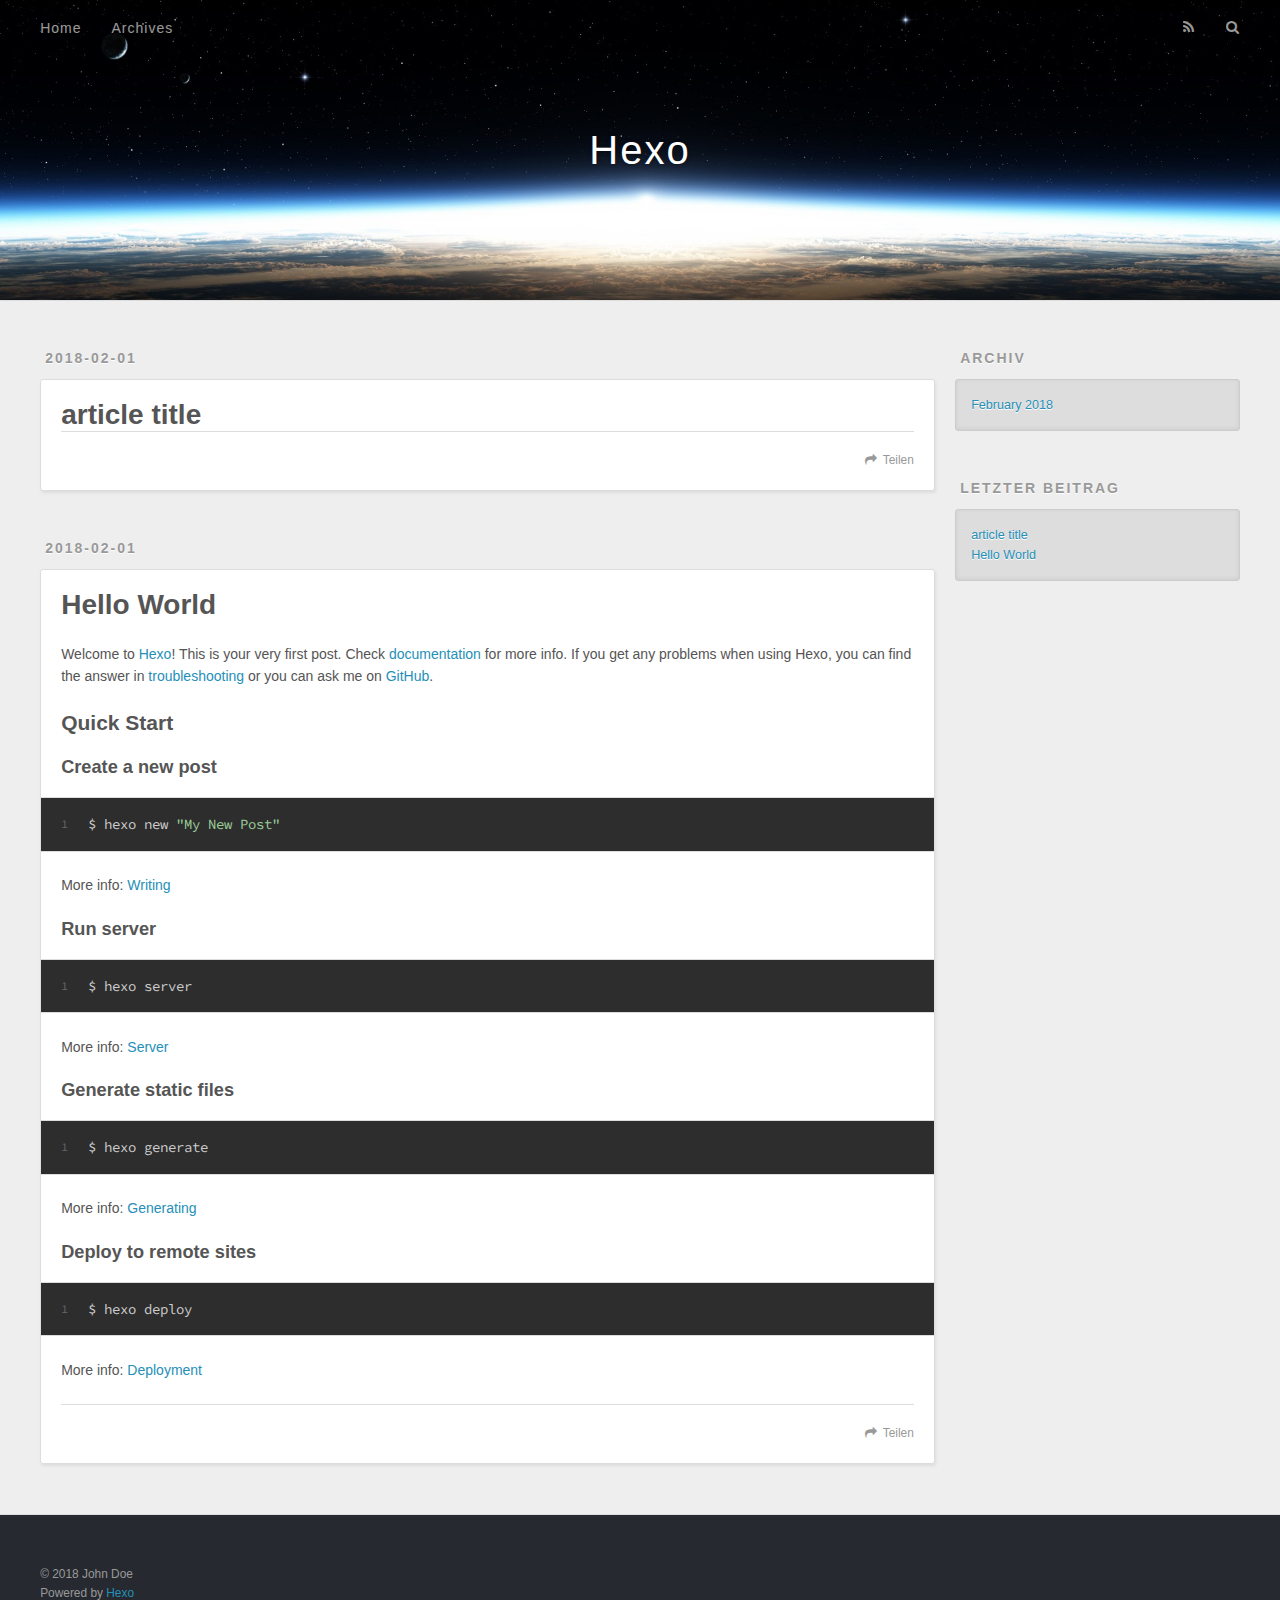
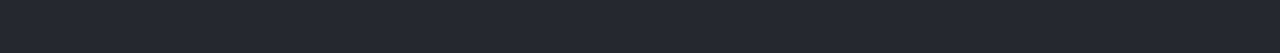
==== index.html @ 03a10121 "Site updated: 2018-02-01 11:37:02" ====
<!DOCTYPE html>
<html>
<head>
  <meta charset="utf-8">
  

  
  <title>Hexo</title>
  <meta name="viewport" content="width=device-width, initial-scale=1, maximum-scale=1">
  <meta property="og:type" content="website">
<meta property="og:title" content="Hexo">
<meta property="og:url" content="http://yoursite.com/index.html">
<meta property="og:site_name" content="Hexo">
<meta name="twitter:card" content="summary">
<meta name="twitter:title" content="Hexo">
  
    <link rel="alternate" href="/atom.xml" title="Hexo" type="application/atom+xml">
  
  
    <link rel="icon" href="/favicon.png">
  
  
    <link href="//fonts.googleapis.com/css?family=Source+Code+Pro" rel="stylesheet" type="text/css">
  
  <link rel="stylesheet" href="/css/style.css">
</head>

<body>
  <div id="container">
    <div id="wrap">
      <header id="header">
  <div id="banner"></div>
  <div id="header-outer" class="outer">
    <div id="header-title" class="inner">
      <h1 id="logo-wrap">
        <a href="/" id="logo">Hexo</a>
      </h1>
      
    </div>
    <div id="header-inner" class="inner">
      <nav id="main-nav">
        <a id="main-nav-toggle" class="nav-icon"></a>
        
          <a class="main-nav-link" href="/">Home</a>
        
          <a class="main-nav-link" href="/archives">Archives</a>
        
      </nav>
      <nav id="sub-nav">
        
          <a id="nav-rss-link" class="nav-icon" href="/atom.xml" title="RSS Feed"></a>
        
        <a id="nav-search-btn" class="nav-icon" title="Suche"></a>
      </nav>
      <div id="search-form-wrap">
        <form action="//google.com/search" method="get" accept-charset="UTF-8" class="search-form"><input type="search" name="q" class="search-form-input" placeholder="Search"><button type="submit" class="search-form-submit">&#xF002;</button><input type="hidden" name="sitesearch" value="http://yoursite.com"></form>
      </div>
    </div>
  </div>
</header>
      <div class="outer">
        <section id="main">
  
    <article id="post-article-title" class="article article-type-post" itemscope itemprop="blogPost">
  <div class="article-meta">
    <a href="/2018/02/01/article-title/" class="article-date">
  <time datetime="2018-02-01T03:35:05.000Z" itemprop="datePublished">2018-02-01</time>
</a>
    
  </div>
  <div class="article-inner">
    
    
      <header class="article-header">
        
  
    <h1 itemprop="name">
      <a class="article-title" href="/2018/02/01/article-title/">article title</a>
    </h1>
  

      </header>
    
    <div class="article-entry" itemprop="articleBody">
      
        
      
    </div>
    <footer class="article-footer">
      <a data-url="http://yoursite.com/2018/02/01/article-title/" data-id="cjd3y7gp700007kvo7ocer7sa" class="article-share-link">Teilen</a>
      
      
    </footer>
  </div>
  
</article>


  
    <article id="post-hello-world" class="article article-type-post" itemscope itemprop="blogPost">
  <div class="article-meta">
    <a href="/2018/02/01/hello-world/" class="article-date">
  <time datetime="2018-02-01T03:31:06.203Z" itemprop="datePublished">2018-02-01</time>
</a>
    
  </div>
  <div class="article-inner">
    
    
      <header class="article-header">
        
  
    <h1 itemprop="name">
      <a class="article-title" href="/2018/02/01/hello-world/">Hello World</a>
    </h1>
  

      </header>
    
    <div class="article-entry" itemprop="articleBody">
      
        <p>Welcome to <a href="https://hexo.io/" target="_blank" rel="noopener">Hexo</a>! This is your very first post. Check <a href="https://hexo.io/docs/" target="_blank" rel="noopener">documentation</a> for more info. If you get any problems when using Hexo, you can find the answer in <a href="https://hexo.io/docs/troubleshooting.html" target="_blank" rel="noopener">troubleshooting</a> or you can ask me on <a href="https://github.com/hexojs/hexo/issues" target="_blank" rel="noopener">GitHub</a>.</p>
<h2 id="Quick-Start"><a href="#Quick-Start" class="headerlink" title="Quick Start"></a>Quick Start</h2><h3 id="Create-a-new-post"><a href="#Create-a-new-post" class="headerlink" title="Create a new post"></a>Create a new post</h3><figure class="highlight bash"><table><tr><td class="gutter"><pre><span class="line">1</span><br></pre></td><td class="code"><pre><span class="line">$ hexo new <span class="string">"My New Post"</span></span><br></pre></td></tr></table></figure>
<p>More info: <a href="https://hexo.io/docs/writing.html" target="_blank" rel="noopener">Writing</a></p>
<h3 id="Run-server"><a href="#Run-server" class="headerlink" title="Run server"></a>Run server</h3><figure class="highlight bash"><table><tr><td class="gutter"><pre><span class="line">1</span><br></pre></td><td class="code"><pre><span class="line">$ hexo server</span><br></pre></td></tr></table></figure>
<p>More info: <a href="https://hexo.io/docs/server.html" target="_blank" rel="noopener">Server</a></p>
<h3 id="Generate-static-files"><a href="#Generate-static-files" class="headerlink" title="Generate static files"></a>Generate static files</h3><figure class="highlight bash"><table><tr><td class="gutter"><pre><span class="line">1</span><br></pre></td><td class="code"><pre><span class="line">$ hexo generate</span><br></pre></td></tr></table></figure>
<p>More info: <a href="https://hexo.io/docs/generating.html" target="_blank" rel="noopener">Generating</a></p>
<h3 id="Deploy-to-remote-sites"><a href="#Deploy-to-remote-sites" class="headerlink" title="Deploy to remote sites"></a>Deploy to remote sites</h3><figure class="highlight bash"><table><tr><td class="gutter"><pre><span class="line">1</span><br></pre></td><td class="code"><pre><span class="line">$ hexo deploy</span><br></pre></td></tr></table></figure>
<p>More info: <a href="https://hexo.io/docs/deployment.html" target="_blank" rel="noopener">Deployment</a></p>

      
    </div>
    <footer class="article-footer">
      <a data-url="http://yoursite.com/2018/02/01/hello-world/" data-id="cjd3y7gph00017kvof94cuuff" class="article-share-link">Teilen</a>
      
      
    </footer>
  </div>
  
</article>


  


</section>
        
          <aside id="sidebar">
  
    

  
    

  
    
  
    
  <div class="widget-wrap">
    <h3 class="widget-title">Archiv</h3>
    <div class="widget">
      <ul class="archive-list"><li class="archive-list-item"><a class="archive-list-link" href="/archives/2018/02/">February 2018</a></li></ul>
    </div>
  </div>


  
    
  <div class="widget-wrap">
    <h3 class="widget-title">letzter Beitrag</h3>
    <div class="widget">
      <ul>
        
          <li>
            <a href="/2018/02/01/article-title/">article title</a>
          </li>
        
          <li>
            <a href="/2018/02/01/hello-world/">Hello World</a>
          </li>
        
      </ul>
    </div>
  </div>

  
</aside>
        
      </div>
      <footer id="footer">
  
  <div class="outer">
    <div id="footer-info" class="inner">
      &copy; 2018 John Doe<br>
      Powered by <a href="http://hexo.io/" target="_blank">Hexo</a>
    </div>
  </div>
</footer>
    </div>
    <nav id="mobile-nav">
  
    <a href="/" class="mobile-nav-link">Home</a>
  
    <a href="/archives" class="mobile-nav-link">Archives</a>
  
</nav>
    

<script src="//ajax.googleapis.com/ajax/libs/jquery/2.0.3/jquery.min.js"></script>


  <link rel="stylesheet" href="/fancybox/jquery.fancybox.css">
  <script src="/fancybox/jquery.fancybox.pack.js"></script>


<script src="/js/script.js"></script>



  </div>
</body>
</html>
---- css/style.css ----
body {
  width: 100%;
}
body:before,
body:after {
  content: "";
  display: table;
}
body:after {
  clear: both;
}
html,
body,
div,
span,
applet,
object,
iframe,
h1,
h2,
h3,
h4,
h5,
h6,
p,
blockquote,
pre,
a,
abbr,
acronym,
address,
big,
cite,
code,
del,
dfn,
em,
img,
ins,
kbd,
q,
s,
samp,
small,
strike,
strong,
sub,
sup,
tt,
var,
dl,
dt,
dd,
ol,
ul,
li,
fieldset,
form,
label,
legend,
table,
caption,
tbody,
tfoot,
thead,
tr,
th,
td {
  margin: 0;
  padding: 0;
  border: 0;
  outline: 0;
  font-weight: inherit;
  font-style: inherit;
  font-family: inherit;
  font-size: 100%;
  vertical-align: baseline;
}
body {
  line-height: 1;
  color: #000;
  background: #fff;
}
ol,
ul {
  list-style: none;
}
table {
  border-collapse: separate;
  border-spacing: 0;
  vertical-align: middle;
}
caption,
th,
td {
  text-align: left;
  font-weight: normal;
  vertical-align: middle;
}
a img {
  border: none;
}
input,
button {
  margin: 0;
  padding: 0;
}
input::-moz-focus-inner,
button::-moz-focus-inner {
  border: 0;
  padding: 0;
}
@font-face {
  font-family: FontAwesome;
  font-style: normal;
  font-weight: normal;
  src: url("fonts/fontawesome-webfont.eot?v=#4.0.3");
  src: url("fonts/fontawesome-webfont.eot?#iefix&v=#4.0.3") format("embedded-opentype"), url("fonts/fontawesome-webfont.woff?v=#4.0.3") format("woff"), url("fonts/fontawesome-webfont.ttf?v=#4.0.3") format("truetype"), url("fonts/fontawesome-webfont.svg#fontawesomeregular?v=#4.0.3") format("svg");
}
html,
body,
#container {
  height: 100%;
}
body {
  background: #eee;
  font: 14px -apple-system, BlinkMacSystemFont, "Segoe UI", "Roboto", "Oxygen", "Ubuntu", "Cantarell", "Fira Sans", "Droid Sans", "Helvetica Neue", sans-serif;
  -webkit-text-size-adjust: 100%;
}
.outer {
  max-width: 1220px;
  margin: 0 auto;
  padding: 0 20px;
}
.outer:before,
.outer:after {
  content: "";
  display: table;
}
.outer:after {
  clear: both;
}
.inner {
  display: inline;
  float: left;
  width: 98.33333333333333%;
  margin: 0 0.833333333333333%;
}
.left,
.alignleft {
  float: left;
}
.right,
.alignright {
  float: right;
}
.clear {
  clear: both;
}
#container {
  position: relative;
}
.mobile-nav-on {
  overflow: hidden;
}
#wrap {
  height: 100%;
  width: 100%;
  position: absolute;
  top: 0;
  left: 0;
  -webkit-transition: 0.2s ease-out;
  -moz-transition: 0.2s ease-out;
  -ms-transition: 0.2s ease-out;
  transition: 0.2s ease-out;
  z-index: 1;
  background: #eee;
}
.mobile-nav-on #wrap {
  left: 280px;
}
@media screen and (min-width: 768px) {
  #main {
    display: inline;
    float: left;
    width: 73.33333333333333%;
    margin: 0 0.833333333333333%;
  }
}
.article-date,
.article-category-link,
.archive-year,
.widget-title {
  text-decoration: none;
  text-transform: uppercase;
  letter-spacing: 2px;
  color: #999;
  margin-bottom: 1em;
  margin-left: 5px;
  line-height: 1em;
  text-shadow: 0 1px #fff;
  font-weight: bold;
}
.article-inner,
.archive-article-inner {
  background: #fff;
  -webkit-box-shadow: 1px 2px 3px #ddd;
  box-shadow: 1px 2px 3px #ddd;
  border: 1px solid #ddd;
  border-radius: 3px;
}
.article-entry h1,
.widget h1 {
  font-size: 2em;
}
.article-entry h2,
.widget h2 {
  font-size: 1.5em;
}
.article-entry h3,
.widget h3 {
  font-size: 1.3em;
}
.article-entry h4,
.widget h4 {
  font-size: 1.2em;
}
.article-entry h5,
.widget h5 {
  font-size: 1em;
}
.article-entry h6,
.widget h6 {
  font-size: 1em;
  color: #999;
}
.article-entry hr,
.widget hr {
  border: 1px dashed #ddd;
}
.article-entry strong,
.widget strong {
  font-weight: bold;
}
.article-entry em,
.widget em,
.article-entry cite,
.widget cite {
  font-style: italic;
}
.article-entry sup,
.widget sup,
.article-entry sub,
.widget sub {
  font-size: 0.75em;
  line-height: 0;
  position: relative;
  vertical-align: baseline;
}
.article-entry sup,
.widget sup {
  top: -0.5em;
}
.article-entry sub,
.widget sub {
  bottom: -0.2em;
}
.article-entry small,
.widget small {
  font-size: 0.85em;
}
.article-entry acronym,
.widget acronym,
.article-entry abbr,
.widget abbr {
  border-bottom: 1px dotted;
}
.article-entry ul,
.widget ul,
.article-entry ol,
.widget ol,
.article-entry dl,
.widget dl {
  margin: 0 20px;
  line-height: 1.6em;
}
.article-entry ul ul,
.widget ul ul,
.article-entry ol ul,
.widget ol ul,
.article-entry ul ol,
.widget ul ol,
.article-entry ol ol,
.widget ol ol {
  margin-top: 0;
  margin-bottom: 0;
}
.article-entry ul,
.widget ul {
  list-style: disc;
}
.article-entry ol,
.widget ol {
  list-style: decimal;
}
.article-entry dt,
.widget dt {
  font-weight: bold;
}
#header {
  height: 300px;
  position: relative;
  border-bottom: 1px solid #ddd;
}
#header:before,
#header:after {
  content: "";
  position: absolute;
  left: 0;
  right: 0;
  height: 40px;
}
#header:before {
  top: 0;
  background: -webkit-linear-gradient(rgba(0,0,0,0.2), transparent);
  background: -moz-linear-gradient(rgba(0,0,0,0.2), transparent);
  background: -ms-linear-gradient(rgba(0,0,0,0.2), transparent);
  background: linear-gradient(rgba(0,0,0,0.2), transparent);
}
#header:after {
  bottom: 0;
  background: -webkit-linear-gradient(transparent, rgba(0,0,0,0.2));
  background: -moz-linear-gradient(transparent, rgba(0,0,0,0.2));
  background: -ms-linear-gradient(transparent, rgba(0,0,0,0.2));
  background: linear-gradient(transparent, rgba(0,0,0,0.2));
}
#header-outer {
  height: 100%;
  position: relative;
}
#header-inner {
  position: relative;
  overflow: hidden;
}
#banner {
  position: absolute;
  top: 0;
  left: 0;
  width: 100%;
  height: 100%;
  background: url("images/banner.jpg") center #000;
  -webkit-background-size: cover;
  -moz-background-size: cover;
  background-size: cover;
  z-index: -1;
}
#header-title {
  text-align: center;
  height: 40px;
  position: absolute;
  top: 50%;
  left: 0;
  margin-top: -20px;
}
#logo,
#subtitle {
  text-decoration: none;
  color: #fff;
  font-weight: 300;
  text-shadow: 0 1px 4px rgba(0,0,0,0.3);
}
#logo {
  font-size: 40px;
  line-height: 40px;
  letter-spacing: 2px;
}
#subtitle {
  font-size: 16px;
  line-height: 16px;
  letter-spacing: 1px;
}
#subtitle-wrap {
  margin-top: 16px;
}
#main-nav {
  float: left;
  margin-left: -15px;
}
.nav-icon,
.main-nav-link {
  float: left;
  color: #fff;
  opacity: 0.6;
  text-decoration: none;
  text-shadow: 0 1px rgba(0,0,0,0.2);
  -webkit-transition: opacity 0.2s;
  -moz-transition: opacity 0.2s;
  -ms-transition: opacity 0.2s;
  transition: opacity 0.2s;
  display: block;
  padding: 20px 15px;
}
.nav-icon:hover,
.main-nav-link:hover {
  opacity: 1;
}
.nav-icon {
  font-family: FontAwesome;
  text-align: center;
  font-size: 14px;
  width: 14px;
  height: 14px;
  padding: 20px 15px;
  position: relative;
  cursor: pointer;
}
.main-nav-link {
  font-weight: 300;
  letter-spacing: 1px;
}
@media screen and (max-width: 479px) {
  .main-nav-link {
    display: none;
  }
}
#main-nav-toggle {
  display: none;
}
#main-nav-toggle:before {
  content: "\f0c9";
}
@media screen and (max-width: 479px) {
  #main-nav-toggle {
    display: block;
  }
}
#sub-nav {
  float: right;
  margin-right: -15px;
}
#nav-rss-link:before {
  content: "\f09e";
}
#nav-search-btn:before {
  content: "\f002";
}
#search-form-wrap {
  position: absolute;
  top: 15px;
  width: 150px;
  height: 30px;
  right: -150px;
  opacity: 0;
  -webkit-transition: 0.2s ease-out;
  -moz-transition: 0.2s ease-out;
  -ms-transition: 0.2s ease-out;
  transition: 0.2s ease-out;
}
#search-form-wrap.on {
  opacity: 1;
  right: 0;
}
@media screen and (max-width: 479px) {
  #search-form-wrap {
    width: 100%;
    right: -100%;
  }
}
.search-form {
  position: absolute;
  top: 0;
  left: 0;
  right: 0;
  background: #fff;
  padding: 5px 15px;
  border-radius: 15px;
  -webkit-box-shadow: 0 0 10px rgba(0,0,0,0.3);
  box-shadow: 0 0 10px rgba(0,0,0,0.3);
}
.search-form-input {
  border: none;
  background: none;
  color: #555;
  width: 100%;
  font: 13px -apple-system, BlinkMacSystemFont, "Segoe UI", "Roboto", "Oxygen", "Ubuntu", "Cantarell", "Fira Sans", "Droid Sans", "Helvetica Neue", sans-serif;
  outline: none;
}
.search-form-input::-webkit-search-results-decoration,
.search-form-input::-webkit-search-cancel-button {
  -webkit-appearance: none;
}
.search-form-submit {
  position: absolute;
  top: 50%;
  right: 10px;
  margin-top: -7px;
  font: 13px FontAwesome;
  border: none;
  background: none;
  color: #bbb;
  cursor: pointer;
}
.search-form-submit:hover,
.search-form-submit:focus {
  color: #777;
}
.article {
  margin: 50px 0;
}
.article-inner {
  overflow: hidden;
}
.article-meta:before,
.article-meta:after {
  content: "";
  display: table;
}
.article-meta:after {
  clear: both;
}
.article-date {
  float: left;
}
.article-category {
  float: left;
  line-height: 1em;
  color: #ccc;
  text-shadow: 0 1px #fff;
  margin-left: 8px;
}
.article-category:before {
  content: "\2022";
}
.article-category-link {
  margin: 0 12px 1em;
}
.article-header {
  padding: 20px 20px 0;
}
.article-title {
  text-decoration: none;
  font-size: 2em;
  font-weight: bold;
  color: #555;
  line-height: 1.1em;
  -webkit-transition: color 0.2s;
  -moz-transition: color 0.2s;
  -ms-transition: color 0.2s;
  transition: color 0.2s;
}
a.article-title:hover {
  color: #258fb8;
}
.article-entry {
  color: #555;
  padding: 0 20px;
}
.article-entry:before,
.article-entry:after {
  content: "";
  display: table;
}
.article-entry:after {
  clear: both;
}
.article-entry p,
.article-entry table {
  line-height: 1.6em;
  margin: 1.6em 0;
}
.article-entry h1,
.article-entry h2,
.article-entry h3,
.article-entry h4,
.article-entry h5,
.article-entry h6 {
  font-weight: bold;
}
.article-entry h1,
.article-entry h2,
.article-entry h3,
.article-entry h4,
.article-entry h5,
.article-entry h6 {
  line-height: 1.1em;
  margin: 1.1em 0;
}
.article-entry a {
  color: #258fb8;
  text-decoration: none;
}
.article-entry a:hover {
  text-decoration: underline;
}
.article-entry ul,
.article-entry ol,
.article-entry dl {
  margin-top: 1.6em;
  margin-bottom: 1.6em;
}
.article-entry img,
.article-entry video {
  max-width: 100%;
  height: auto;
  display: block;
  margin: auto;
}
.article-entry iframe {
  border: none;
}
.article-entry table {
  width: 100%;
  border-collapse: collapse;
  border-spacing: 0;
}
.article-entry th {
  font-weight: bold;
  border-bottom: 3px solid #ddd;
  padding-bottom: 0.5em;
}
.article-entry td {
  border-bottom: 1px solid #ddd;
  padding: 10px 0;
}
.article-entry blockquote {
  font-family: Georgia, "Times New Roman", serif;
  font-size: 1.4em;
  margin: 1.6em 20px;
  text-align: center;
}
.article-entry blockquote footer {
  font-size: 14px;
  margin: 1.6em 0;
  font-family: -apple-system, BlinkMacSystemFont, "Segoe UI", "Roboto", "Oxygen", "Ubuntu", "Cantarell", "Fira Sans", "Droid Sans", "Helvetica Neue", sans-serif;
}
.article-entry blockquote footer cite:before {
  content: "—";
  padding: 0 0.5em;
}
.article-entry .pullquote {
  text-align: left;
  width: 45%;
  margin: 0;
}
.article-entry .pullquote.left {
  margin-left: 0.5em;
  margin-right: 1em;
}
.article-entry .pullquote.right {
  margin-right: 0.5em;
  margin-left: 1em;
}
.article-entry .caption {
  color: #999;
  display: block;
  font-size: 0.9em;
  margin-top: 0.5em;
  position: relative;
  text-align: center;
}
.article-entry .video-container {
  position: relative;
  padding-top: 56.25%;
  height: 0;
  overflow: hidden;
}
.article-entry .video-container iframe,
.article-entry .video-container object,
.article-entry .video-container embed {
  position: absolute;
  top: 0;
  left: 0;
  width: 100%;
  height: 100%;
  margin-top: 0;
}
.article-more-link a {
  display: inline-block;
  line-height: 1em;
  padding: 6px 15px;
  border-radius: 15px;
  background: #eee;
  color: #999;
  text-shadow: 0 1px #fff;
  text-decoration: none;
}
.article-more-link a:hover {
  background: #258fb8;
  color: #fff;
  text-decoration: none;
  text-shadow: 0 1px #1e7293;
}
.article-footer {
  font-size: 0.85em;
  line-height: 1.6em;
  border-top: 1px solid #ddd;
  padding-top: 1.6em;
  margin: 0 20px 20px;
}
.article-footer:before,
.article-footer:after {
  content: "";
  display: table;
}
.article-footer:after {
  clear: both;
}
.article-footer a {
  color: #999;
  text-decoration: none;
}
.article-footer a:hover {
  color: #555;
}
.article-tag-list-item {
  float: left;
  margin-right: 10px;
}
.article-tag-list-link:before {
  content: "#";
}
.article-comment-link {
  float: right;
}
.article-comment-link:before {
  content: "\f075";
  font-family: FontAwesome;
  padding-right: 8px;
}
.article-share-link {
  cursor: pointer;
  float: right;
  margin-left: 20px;
}
.article-share-link:before {
  content: "\f064";
  font-family: FontAwesome;
  padding-right: 6px;
}
#article-nav {
  position: relative;
}
#article-nav:before,
#article-nav:after {
  content: "";
  display: table;
}
#article-nav:after {
  clear: both;
}
@media screen and (min-width: 768px) {
  #article-nav {
    margin: 50px 0;
  }
  #article-nav:before {
    width: 8px;
    height: 8px;
    position: absolute;
    top: 50%;
    left: 50%;
    margin-top: -4px;
    margin-left: -4px;
    content: "";
    border-radius: 50%;
    background: #ddd;
    -webkit-box-shadow: 0 1px 2px #fff;
    box-shadow: 0 1px 2px #fff;
  }
}
.article-nav-link-wrap {
  text-decoration: none;
  text-shadow: 0 1px #fff;
  color: #999;
  -webkit-box-sizing: border-box;
  -moz-box-sizing: border-box;
  box-sizing: border-box;
  margin-top: 50px;
  text-align: center;
  display: block;
}
.article-nav-link-wrap:hover {
  color: #555;
}
@media screen and (min-width: 768px) {
  .article-nav-link-wrap {
    width: 50%;
    margin-top: 0;
  }
}
@media screen and (min-width: 768px) {
  #article-nav-newer {
    float: left;
    text-align: right;
    padding-right: 20px;
  }
}
@media screen and (min-width: 768px) {
  #article-nav-older {
    float: right;
    text-align: left;
    padding-left: 20px;
  }
}
.article-nav-caption {
  text-transform: uppercase;
  letter-spacing: 2px;
  color: #ddd;
  line-height: 1em;
  font-weight: bold;
}
#article-nav-newer .article-nav-caption {
  margin-right: -2px;
}
.article-nav-title {
  font-size: 0.85em;
  line-height: 1.6em;
  margin-top: 0.5em;
}
.article-share-box {
  position: absolute;
  display: none;
  background: #fff;
  -webkit-box-shadow: 1px 2px 10px rgba(0,0,0,0.2);
  box-shadow: 1px 2px 10px rgba(0,0,0,0.2);
  border-radius: 3px;
  margin-left: -145px;
  overflow: hidden;
  z-index: 1;
}
.article-share-box.on {
  display: block;
}
.article-share-input {
  width: 100%;
  background: none;
  -webkit-box-sizing: border-box;
  -moz-box-sizing: border-box;
  box-sizing: border-box;
  font: 14px -apple-system, BlinkMacSystemFont, "Segoe UI", "Roboto", "Oxygen", "Ubuntu", "Cantarell", "Fira Sans", "Droid Sans", "Helvetica Neue", sans-serif;
  padding: 0 15px;
  color: #555;
  outline: none;
  border: 1px solid #ddd;
  border-radius: 3px 3px 0 0;
  height: 36px;
  line-height: 36px;
}
.article-share-links {
  background: #eee;
}
.article-share-links:before,
.article-share-links:after {
  content: "";
  display: table;
}
.article-share-links:after {
  clear: both;
}
.article-share-twitter,
.article-share-facebook,
.article-share-pinterest,
.article-share-google {
  width: 50px;
  height: 36px;
  display: block;
  float: left;
  position: relative;
  color: #999;
  text-shadow: 0 1px #fff;
}
.article-share-twitter:before,
.article-share-facebook:before,
.article-share-pinterest:before,
.article-share-google:before {
  font-size: 20px;
  font-family: FontAwesome;
  width: 20px;
  height: 20px;
  position: absolute;
  top: 50%;
  left: 50%;
  margin-top: -10px;
  margin-left: -10px;
  text-align: center;
}
.article-share-twitter:hover,
.article-share-facebook:hover,
.article-share-pinterest:hover,
.article-share-google:hover {
  color: #fff;
}
.article-share-twitter:before {
  content: "\f099";
}
.article-share-twitter:hover {
  background: #00aced;
  text-shadow: 0 1px #008abe;
}
.article-share-facebook:before {
  content: "\f09a";
}
.article-share-facebook:hover {
  background: #3b5998;
  text-shadow: 0 1px #2f477a;
}
.article-share-pinterest:before {
  content: "\f0d2";
}
.article-share-pinterest:hover {
  background: #cb2027;
  text-shadow: 0 1px #a21a1f;
}
.article-share-google:before {
  content: "\f0d5";
}
.article-share-google:hover {
  background: #dd4b39;
  text-shadow: 0 1px #be3221;
}
.article-gallery {
  background: #000;
  position: relative;
}
.article-gallery-photos {
  position: relative;
  overflow: hidden;
}
.article-gallery-img {
  display: none;
  max-width: 100%;
}
.article-gallery-img:first-child {
  display: block;
}
.article-gallery-img.loaded {
  position: absolute;
  display: block;
}
.article-gallery-img img {
  display: block;
  max-width: 100%;
  margin: 0 auto;
}
#comments {
  background: #fff;
  -webkit-box-shadow: 1px 2px 3px #ddd;
  box-shadow: 1px 2px 3px #ddd;
  padding: 20px;
  border: 1px solid #ddd;
  border-radius: 3px;
  margin: 50px 0;
}
#comments a {
  color: #258fb8;
}
.archives-wrap {
  margin: 50px 0;
}
.archives:before,
.archives:after {
  content: "";
  display: table;
}
.archives:after {
  clear: both;
}
.archive-year-wrap {
  margin-bottom: 1em;
}
.archives {
  -webkit-column-gap: 10px;
  -moz-column-gap: 10px;
  column-gap: 10px;
}
@media screen and (min-width: 480px) and (max-width: 767px) {
  .archives {
    -webkit-column-count: 2;
    -moz-column-count: 2;
    column-count: 2;
  }
}
@media screen and (min-width: 768px) {
  .archives {
    -webkit-column-count: 3;
    -moz-column-count: 3;
    column-count: 3;
  }
}
.archive-article {
  -webkit-column-break-inside: avoid;
  page-break-inside: avoid;
  overflow: hidden;
  break-inside: avoid-column;
}
.archive-article-inner {
  padding: 10px;
  margin-bottom: 15px;
}
.archive-article-title {
  text-decoration: none;
  font-weight: bold;
  color: #555;
  -webkit-transition: color 0.2s;
  -moz-transition: color 0.2s;
  -ms-transition: color 0.2s;
  transition: color 0.2s;
  line-height: 1.6em;
}
.archive-article-title:hover {
  color: #258fb8;
}
.archive-article-footer {
  margin-top: 1em;
}
.archive-article-date {
  color: #999;
  text-decoration: none;
  font-size: 0.85em;
  line-height: 1em;
  margin-bottom: 0.5em;
  display: block;
}
#page-nav {
  margin: 50px auto;
  background: #fff;
  -webkit-box-shadow: 1px 2px 3px #ddd;
  box-shadow: 1px 2px 3px #ddd;
  border: 1px solid #ddd;
  border-radius: 3px;
  text-align: center;
  color: #999;
  overflow: hidden;
}
#page-nav:before,
#page-nav:after {
  content: "";
  display: table;
}
#page-nav:after {
  clear: both;
}
#page-nav a,
#page-nav span {
  padding: 10px 20px;
  line-height: 1;
  height: 2ex;
}
#page-nav a {
  color: #999;
  text-decoration: none;
}
#page-nav a:hover {
  background: #999;
  color: #fff;
}
#page-nav .prev {
  float: left;
}
#page-nav .next {
  float: right;
}
#page-nav .page-number {
  display: inline-block;
}
@media screen and (max-width: 479px) {
  #page-nav .page-number {
    display: none;
  }
}
#page-nav .current {
  color: #555;
  font-weight: bold;
}
#page-nav .space {
  color: #ddd;
}
#footer {
  background: #262a30;
  padding: 50px 0;
  border-top: 1px solid #ddd;
  color: #999;
}
#footer a {
  color: #258fb8;
  text-decoration: none;
}
#footer a:hover {
  text-decoration: underline;
}
#footer-info {
  line-height: 1.6em;
  font-size: 0.85em;
}
.article-entry pre,
.article-entry .highlight {
  background: #2d2d2d;
  margin: 0 -20px;
  padding: 15px 20px;
  border-style: solid;
  border-color: #ddd;
  border-width: 1px 0;
  overflow: auto;
  color: #ccc;
  line-height: 22.400000000000002px;
}
.article-entry .highlight .gutter pre,
.article-entry .gist .gist-file .gist-data .line-numbers {
  color: #666;
  font-size: 0.85em;
}
.article-entry pre,
.article-entry code {
  font-family: "Source Code Pro", Consolas, Monaco, Menlo, Consolas, monospace;
}
.article-entry code {
  background: #eee;
  text-shadow: 0 1px #fff;
  padding: 0 0.3em;
}
.article-entry pre code {
  background: none;
  text-shadow: none;
  padding: 0;
}
.article-entry .highlight pre {
  border: none;
  margin: 0;
  padding: 0;
}
.article-entry .highlight table {
  margin: 0;
  width: auto;
}
.article-entry .highlight td {
  border: none;
  padding: 0;
}
.article-entry .highlight figcaption {
  font-size: 0.85em;
  color: #999;
  line-height: 1em;
  margin-bottom: 1em;
}
.article-entry .highlight figcaption:before,
.article-entry .highlight figcaption:after {
  content: "";
  display: table;
}
.article-entry .highlight figcaption:after {
  clear: both;
}
.article-entry .highlight figcaption a {
  float: right;
}
.article-entry .highlight .gutter pre {
  text-align: right;
  padding-right: 20px;
}
.article-entry .highlight .line {
  height: 22.400000000000002px;
}
.article-entry .highlight .line.marked {
  background: #515151;
}
.article-entry .gist {
  margin: 0 -20px;
  border-style: solid;
  border-color: #ddd;
  border-width: 1px 0;
  background: #2d2d2d;
  padding: 15px 20px 15px 0;
}
.article-entry .gist .gist-file {
  border: none;
  font-family: "Source Code Pro", Consolas, Monaco, Menlo, Consolas, monospace;
  margin: 0;
}
.article-entry .gist .gist-file .gist-data {
  background: none;
  border: none;
}
.article-entry .gist .gist-file .gist-data .line-numbers {
  background: none;
  border: none;
  padding: 0 20px 0 0;
}
.article-entry .gist .gist-file .gist-data .line-data {
  padding: 0 !important;
}
.article-entry .gist .gist-file .highlight {
  margin: 0;
  padding: 0;
  border: none;
}
.article-entry .gist .gist-file .gist-meta {
  background: #2d2d2d;
  color: #999;
  font: 0.85em -apple-system, BlinkMacSystemFont, "Segoe UI", "Roboto", "Oxygen", "Ubuntu", "Cantarell", "Fira Sans", "Droid Sans", "Helvetica Neue", sans-serif;
  text-shadow: 0 0;
  padding: 0;
  margin-top: 1em;
  margin-left: 20px;
}
.article-entry .gist .gist-file .gist-meta a {
  color: #258fb8;
  font-weight: normal;
}
.article-entry .gist .gist-file .gist-meta a:hover {
  text-decoration: underline;
}
pre .comment,
pre .title {
  color: #999;
}
pre .variable,
pre .attribute,
pre .tag,
pre .regexp,
pre .ruby .constant,
pre .xml .tag .title,
pre .xml .pi,
pre .xml .doctype,
pre .html .doctype,
pre .css .id,
pre .css .class,
pre .css .pseudo {
  color: #f2777a;
}
pre .number,
pre .preprocessor,
pre .built_in,
pre .literal,
pre .params,
pre .constant {
  color: #f99157;
}
pre .class,
pre .ruby .class .title,
pre .css .rules .attribute {
  color: #9c9;
}
pre .string,
pre .value,
pre .inheritance,
pre .header,
pre .ruby .symbol,
pre .xml .cdata {
  color: #9c9;
}
pre .css .hexcolor {
  color: #6cc;
}
pre .function,
pre .python .decorator,
pre .python .title,
pre .ruby .function .title,
pre .ruby .title .keyword,
pre .perl .sub,
pre .javascript .title,
pre .coffeescript .title {
  color: #69c;
}
pre .keyword,
pre .javascript .function {
  color: #c9c;
}
@media screen and (max-width: 479px) {
  #mobile-nav {
    position: absolute;
    top: 0;
    left: 0;
    width: 280px;
    height: 100%;
    background: #191919;
    border-right: 1px solid #fff;
  }
}
@media screen and (max-width: 479px) {
  .mobile-nav-link {
    display: block;
    color: #999;
    text-decoration: none;
    padding: 15px 20px;
    font-weight: bold;
  }
  .mobile-nav-link:hover {
    color: #fff;
  }
}
@media screen and (min-width: 768px) {
  #sidebar {
    display: inline;
    float: left;
    width: 23.333333333333332%;
    margin: 0 0.833333333333333%;
  }
}
.widget-wrap {
  margin: 50px 0;
}
.widget {
  color: #777;
  text-shadow: 0 1px #fff;
  background: #ddd;
  -webkit-box-shadow: 0 -1px 4px #ccc inset;
  box-shadow: 0 -1px 4px #ccc inset;
  border: 1px solid #ccc;
  padding: 15px;
  border-radius: 3px;
}
.widget a {
  color: #258fb8;
  text-decoration: none;
}
.widget a:hover {
  text-decoration: underline;
}
.widget ul ul,
.widget ol ul,
.widget dl ul,
.widget ul ol,
.widget ol ol,
.widget dl ol,
.widget ul dl,
.widget ol dl,
.widget dl dl {
  margin-left: 15px;
  list-style: disc;
}
.widget {
  line-height: 1.6em;
  word-wrap: break-word;
  font-size: 0.9em;
}
.widget ul,
.widget ol {
  list-style: none;
  margin: 0;
}
.widget ul ul,
.widget ol ul,
.widget ul ol,
.widget ol ol {
  margin: 0 20px;
}
.widget ul ul,
.widget ol ul {
  list-style: disc;
}
.widget ul ol,
.widget ol ol {
  list-style: decimal;
}
.category-list-count,
.tag-list-count,
.archive-list-count {
  padding-left: 5px;
  color: #999;
  font-size: 0.85em;
}
.category-list-count:before,
.tag-list-count:before,
.archive-list-count:before {
  content: "(";
}
.category-list-count:after,
.tag-list-count:after,
.archive-list-count:after {
  content: ")";
}
.tagcloud a {
  margin-right: 5px;
  display: inline-block;
}
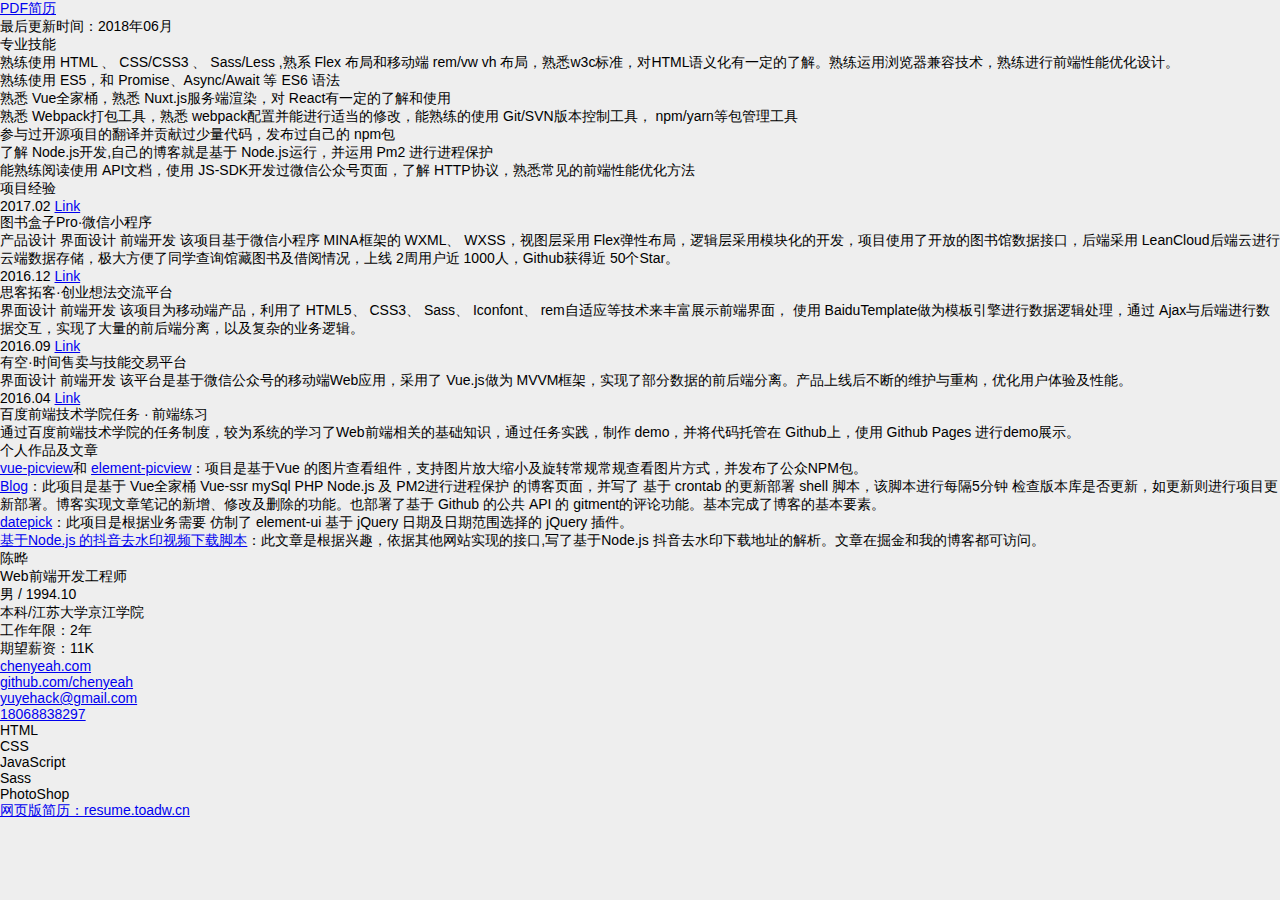
==== commit af2168fa: "add CNAME" ====
--- a/index.html
+++ b/index.html
@@ -1,223 +1,279 @@
 <!DOCTYPE html>
 <html>
+
 <head>
-  <meta charset="utf-8">
-  
-
-  
-  <title>Hexo</title>
-  <meta name="viewport" content="width=device-width, initial-scale=1, maximum-scale=1">
-  <meta property="og:type" content="website">
-<meta property="og:title" content="Hexo">
-<meta property="og:url" content="http://yoursite.com/index.html">
-<meta property="og:site_name" content="Hexo">
-<meta name="twitter:card" content="summary">
-<meta name="twitter:title" content="Hexo">
-  
-    <link rel="alternate" href="/atom.xml" title="Hexo" type="application/atom+xml">
-  
-  
-    <link rel="icon" href="/favicon.png">
-  
-  
-    <link href="//fonts.googleapis.com/css?family=Source+Code+Pro" rel="stylesheet" type="text/css">
-  
-  <link rel="stylesheet" href="/css/style.css">
+    <meta charset=utf-8>
+    <meta http-equiv=X-UA-Compatible content="IE=edge">
+    <meta name=viewport content="width=device-width,initial-scale=1">
+    <link rel="shortcut icon" type="image/ico" href="favicon.ico">
+    <meta name="format-detection" content="telephone=no" />
+    <meta name="format-detection" content="email=no" />
+    <title>简历 | 陈晔</title>
+    <link href="css/style.css" rel="stylesheet">
 </head>
 
 <body>
-  <div id="container">
-    <div id="wrap">
-      <header id="header">
-  <div id="banner"></div>
-  <div id="header-outer" class="outer">
-    <div id="header-title" class="inner">
-      <h1 id="logo-wrap">
-        <a href="/" id="logo">Hexo</a>
-      </h1>
-      
+    <!--[if IE]><p class="kill-ie">微软都放弃了IE，为啥你却还不放弃？</p><![endif]-->
+    <a class=pdf href=resume.pdf><i class="iconfont icon-pdf"></i> PDF简历</a>
+    <p class=last-modified>最后更新时间：2018年06月</p>
+    <div class=content>
+        <div class=content-bd>
+            <div class=content-left>
+                <section class=skill>
+                    <header class=section-hd>
+                        <span class=section-title-l></span>
+                        <h2 class=section-title>专业技能</h2>
+                        <span class=section-title-r></span>
+                    </header>
+                    <div class=section-bd>
+                        <ul class=section-list>
+
+                            <li class="section-content">熟练使用
+                                <em>HTML</em> 、
+                                <em>CSS/CSS3</em> 、
+                                <em>Sass/Less</em> ,熟系
+                                <em>Flex</em> 布局和移动端
+                                <em>rem/vw vh</em> 布局，熟悉w3c标准，对HTML语义化有一定的了解。熟练运用浏览器兼容技术，熟练进行前端性能优化设计。</li>
+
+                            <li class="section-content">熟练使用
+                                <em>ES5</em>，和
+                                <em>Promise、Async/Await</em> 等
+                                <em>ES6 语法</em>
+                            </li>
+
+                            <li class="section-content">熟悉
+                                <em>Vue全家桶</em>，熟悉
+                                <em>Nuxt.js</em>服务端渲染，对
+                                <em>React</em>有一定的了解和使用</li>
+
+                            <li class="section-content">熟悉
+                                <em>Webpack</em>打包工具，熟悉
+                                <em>webpack</em>配置并能进行适当的修改，能熟练的使用
+                                <em>Git/SVN</em>版本控制工具，
+                                <em>npm/yarn</em>等包管理工具</li>
+
+                            <li class="section-content">参与过开源项目的翻译并贡献过少量代码，发布过自己的
+                                <em>npm</em>包</li>
+
+                            <li class="section-content">了解
+                                <em>Node.js</em>开发,自己的博客就是基于
+                                <em>Node.js</em>运行，并运用
+                                <em>Pm2</em> 进行进程保护</li>
+
+                            <li class="section-content">能熟练阅读使用
+                                <em>API</em>文档，使用
+                                <em>JS-SDK</em>开发过微信公众号页面，了解
+                                <em>HTTP</em>协议，熟悉常见的前端性能优化方法</li>
+                        </ul>
+                    </div>
+                </section>
+                <section class=project>
+                    <header class=section-hd>
+                        <span class=section-title-l></span>
+                        <h2 class=section-title>项目经验</h2>
+                        <span class=section-title-r></span>
+                    </header>
+                    <div class=section-bd>
+                        <div class=item>
+                            <header class=item-hd>
+                                <span class=item-time>2017.02</span>
+                                <a class="btn item-more" href=http://bookbox.toadw.cn target=_blank>Link</a>
+                                <h3 class=item-name>图书盒子Pro·微信小程序
+                                </h3>
+                            </header>
+                            <div class=item-bd>
+                                <p class=section-content>
+                                    <strong>产品设计</strong>
+                                    <strong>界面设计</strong>
+                                    <strong>前端开发</strong>
+                                    该项目基于微信小程序
+                                    <em>MINA框架</em>的
+                                    <em>WXML</em>、
+                                    <em>WXSS</em>，视图层采用
+                                    <em>Flex弹性布局</em>，逻辑层采用模块化的开发，项目使用了开放的图书馆数据接口，后端采用
+                                    <em>LeanCloud后端云</em>进行云端数据存储，极大方便了同学查询馆藏图书及借阅情况，上线
+                                    <em>2周</em>用户近
+                                    <em>1000人</em>，Github获得近
+                                    <em>50个Star</em>。
+                                </p>
+                            </div>
+                        </div>
+                        <div class=item>
+                            <header class=item-hd>
+                                <span class=item-time>2016.12</span>
+                                <a class="btn item-more" href=http://think.ucoon.cn target=_blank>Link</a>
+                                <h3 class=item-name>思客拓客·创业想法交流平台</h3>
+                            </header>
+                            <div class=item-bd>
+                                <p class=section-content>
+                                    <strong>界面设计</strong>
+                                    <strong>前端开发</strong>
+                                    该项目为移动端产品，利用了
+                                    <em>HTML5</em>、
+                                    <em>CSS3</em>、
+                                    <em>Sass</em>、
+                                    <em>Iconfont</em>、
+                                    <em>rem自适应</em>等技术来丰富展示前端界面， 使用
+                                    <em>BaiduTemplate</em>做为模板引擎进行数据逻辑处理，通过
+                                    <em>Ajax</em>与后端进行数据交互，实现了大量的前后端分离，以及复杂的业务逻辑。
+                                </p>
+                            </div>
+                        </div>
+                        <div class=item>
+                            <header class=item-hd>
+                                <span class=item-time>2016.09</span>
+                                <a class="btn item-more" href=http://www.ucoon.cn target=_blank>Link</a>
+                                <h3 class=item-name>有空·时间售卖与技能交易平台</h3>
+                            </header>
+                            <div class=item-bd>
+                                <p class=section-content>
+                                    <strong>界面设计</strong>
+                                    <strong>前端开发</strong>
+                                    该平台是基于微信公众号的移动端Web应用，采用了
+                                    <em>Vue.js</em>做为
+                                    <em>MVVM框架</em>，实现了部分数据的前后端分离。产品上线后不断的维护与重构，优化用户体验及性能。
+                                </p>
+                            </div>
+                        </div>
+                        <div class=item>
+                            <header class=item-hd>
+                                <span class=item-time>2016.04</span>
+                                <a class="btn item-more" href=http://toadw.cn/baiduIFE-task/ target=_blank>Link</a>
+                                <h3 class=item-name>百度前端技术学院任务 · 前端练习</h3>
+                            </header>
+                            <div class=item-bd>
+                                <p class=section-content>
+                                    通过百度前端技术学院的任务制度，较为系统的学习了Web前端相关的基础知识，通过任务实践，制作
+                                    <em>demo</em>，并将代码托管在
+                                    <em>Github</em>上，使用
+                                    <em>Github Pages
+                                    </em>进行demo展示。
+                                </p>
+                            </div>
+                        </div>
+                    </div>
+                </section>
+
+
+
+                <section class=prize>
+                    <header class=section-hd>
+                        <span class=section-title-l></span>
+                        <h2 class=section-title>个人作品及文章</h2>
+                        <span class=section-title-r></span>
+                    </header>
+                    <div class=section-bd>
+                        <ul class=section-list>
+
+                            <li class="section-content">
+                                <a target="_blank" href="https://github.com/chenyeah/vue-picview">vue-picview</a>和
+                                <a target="_blank" href="https://github.com/chenyeah/element-picview">element-picview</a>：项目是基于Vue 的图片查看组件，支持图片放大缩小及旋转常规常规查看图片方式，并发布了公众NPM包。
+                            </li>
+
+                            <li class="section-content">
+                                <a target="_blank" href="https://github.com/chenyeah/chenyeah">Blog</a>：此项目是基于
+                                <em>Vue全家桶</em>
+                                <em>Vue-ssr</em>
+                                <em>mySql</em>
+                                <em>PHP</em>
+                                <em>Node.js</em> 及
+                                <em>PM2</em>进行进程保护 的博客页面，并写了 基于
+                                <em>crontab</em> 的更新部署
+                                <em>shell</em> 脚本，该脚本进行每隔5分钟 检查版本库是否更新，如更新则进行项目更新部署。博客实现文章笔记的新增、修改及删除的功能。也部署了基于 Github 的公共 API
+                                的
+                                <em>gitment</em>的评论功能。基本完成了博客的基本要素。
+                            </li>
+
+                            <li class="section-content">
+                                <a target="_blank" href="https://github.com/chenyeah/datepick">datepick</a>：此项目是根据业务需要 仿制了 element-ui 基于 jQuery 日期及日期范围选择的 jQuery 插件。</li>
+
+                            <li class="section-content">
+                                    <a target="_blank" href="https://juejin.im/entry/5b07b71b6fb9a07ac363e5eb">基于Node.js 的抖音去水印视频下载脚本</a>：此文章是根据兴趣，依据其他网站实现的接口,写了基于<code data-backticks="3">Node.js</code> 抖音去水印下载地址的解析。文章在掘金和我的博客都可访问。
+                            </li>
+                        </ul>
+                    </div>
+                </section>
+            </div>
+            <header class="content-right content-hd">
+                <section class="title">
+                    <div class="name">
+                        <h1>陈晔</h1>
+                    </div>
+                    <h2 class="job">Web前端开发工程师</h2>
+                </section>
+                <section class=info>
+                    <h2>男 / 1994.10</h2>
+                    <h3>本科/江苏大学京江学院</h3>
+                    <h3>工作年限：2年</h3>
+                    <h3>期望薪资：11K</h3>
+                </section>
+                <section class=contact>
+                    <ul>
+                        <li>
+                            <a href="https://chenyeah.com" target=_blank>
+                                <i class="iconfont icon-homepage"></i>
+                                <span class=contact-link>chenyeah.com</span>
+                            </a>
+                        </li>
+                        <li>
+                            <a href=https://github.com/chenyeah target=_blank>
+                                <i class="iconfont icon-github"></i>
+                                <span class=contact-link>github.com/chenyeah</span>
+
+                            </a>
+                        </li>
+                        <li>
+                            <a href=mailto:yuyehack@gmail.com target=_blank>
+                                <i class="iconfont icon-email"></i>
+                                <span class=contact-link>yuyehack@gmail.com</span>
+
+                            </a>
+                        </li>
+                        <li>
+                            <a href=tel:18068838297 target=_blank>
+                                <i class="iconfont icon-phone"></i>
+                                <span class=contact-link>18068838297</span>
+                            </a>
+                        </li>
+                    </ul>
+                </section>
+                <section class="skill-level">
+                    <h3>HTML</h3>
+                    <div class="item i-html">
+                        <i class="in"></i>
+                        <i class="out"></i>
+                    </div>
+                    <h3>CSS</h3>
+                    <div class="item i-css">
+                        <i class="in"></i>
+                        <i class="out"></i>
+                    </div>
+                    <h3>JavaScript</h3>
+                    <div class="item i-js">
+                        <i class="in"></i>
+                        <i class="out"></i>
+                    </div>
+                    <h3>Sass</h3>
+                    <div class="item i-sass">
+                        <i class="in"></i>
+                        <i class="out"></i>
+                    </div>
+                    <h3>PhotoShop</h3>
+                    <div class="item i-ps">
+                        <i class="in"></i>
+                        <i class="out"></i>
+                    </div>
+                </section>
+
+
+            </header>
+
+        </div>
+        <footer class=print-footer>
+            <a class=footer-link href=http://resume.toadw.cn target=_blank>
+                <i class="iconfont icon-link"></i> 网页版简历：resume.toadw.cn</a>
+        </footer>
     </div>
-    <div id="header-inner" class="inner">
-      <nav id="main-nav">
-        <a id="main-nav-toggle" class="nav-icon"></a>
-        
-          <a class="main-nav-link" href="/">Home</a>
-        
-          <a class="main-nav-link" href="/archives">Archives</a>
-        
-      </nav>
-      <nav id="sub-nav">
-        
-          <a id="nav-rss-link" class="nav-icon" href="/atom.xml" title="RSS Feed"></a>
-        
-        <a id="nav-search-btn" class="nav-icon" title="Suche"></a>
-      </nav>
-      <div id="search-form-wrap">
-        <form action="//google.com/search" method="get" accept-charset="UTF-8" class="search-form"><input type="search" name="q" class="search-form-input" placeholder="Search"><button type="submit" class="search-form-submit">&#xF002;</button><input type="hidden" name="sitesearch" value="http://yoursite.com"></form>
-      </div>
-    </div>
-  </div>
-</header>
-      <div class="outer">
-        <section id="main">
-  
-    <article id="post-article-title" class="article article-type-post" itemscope itemprop="blogPost">
-  <div class="article-meta">
-    <a href="/2018/02/01/article-title/" class="article-date">
-  <time datetime="2018-02-01T03:35:05.000Z" itemprop="datePublished">2018-02-01</time>
-</a>
-    
-  </div>
-  <div class="article-inner">
-    
-    
-      <header class="article-header">
-        
-  
-    <h1 itemprop="name">
-      <a class="article-title" href="/2018/02/01/article-title/">article title</a>
-    </h1>
-  
-
-      </header>
-    
-    <div class="article-entry" itemprop="articleBody">
-      
-        
-      
-    </div>
-    <footer class="article-footer">
-      <a data-url="http://yoursite.com/2018/02/01/article-title/" data-id="cjd3y7gp700007kvo7ocer7sa" class="article-share-link">Teilen</a>
-      
-      
-    </footer>
-  </div>
-  
-</article>
-
-
-  
-    <article id="post-hello-world" class="article article-type-post" itemscope itemprop="blogPost">
-  <div class="article-meta">
-    <a href="/2018/02/01/hello-world/" class="article-date">
-  <time datetime="2018-02-01T03:31:06.203Z" itemprop="datePublished">2018-02-01</time>
-</a>
-    
-  </div>
-  <div class="article-inner">
-    
-    
-      <header class="article-header">
-        
-  
-    <h1 itemprop="name">
-      <a class="article-title" href="/2018/02/01/hello-world/">Hello World</a>
-    </h1>
-  
-
-      </header>
-    
-    <div class="article-entry" itemprop="articleBody">
-      
-        <p>Welcome to <a href="https://hexo.io/" target="_blank" rel="noopener">Hexo</a>! This is your very first post. Check <a href="https://hexo.io/docs/" target="_blank" rel="noopener">documentation</a> for more info. If you get any problems when using Hexo, you can find the answer in <a href="https://hexo.io/docs/troubleshooting.html" target="_blank" rel="noopener">troubleshooting</a> or you can ask me on <a href="https://github.com/hexojs/hexo/issues" target="_blank" rel="noopener">GitHub</a>.</p>
-<h2 id="Quick-Start"><a href="#Quick-Start" class="headerlink" title="Quick Start"></a>Quick Start</h2><h3 id="Create-a-new-post"><a href="#Create-a-new-post" class="headerlink" title="Create a new post"></a>Create a new post</h3><figure class="highlight bash"><table><tr><td class="gutter"><pre><span class="line">1</span><br></pre></td><td class="code"><pre><span class="line">$ hexo new <span class="string">"My New Post"</span></span><br></pre></td></tr></table></figure>
-<p>More info: <a href="https://hexo.io/docs/writing.html" target="_blank" rel="noopener">Writing</a></p>
-<h3 id="Run-server"><a href="#Run-server" class="headerlink" title="Run server"></a>Run server</h3><figure class="highlight bash"><table><tr><td class="gutter"><pre><span class="line">1</span><br></pre></td><td class="code"><pre><span class="line">$ hexo server</span><br></pre></td></tr></table></figure>
-<p>More info: <a href="https://hexo.io/docs/server.html" target="_blank" rel="noopener">Server</a></p>
-<h3 id="Generate-static-files"><a href="#Generate-static-files" class="headerlink" title="Generate static files"></a>Generate static files</h3><figure class="highlight bash"><table><tr><td class="gutter"><pre><span class="line">1</span><br></pre></td><td class="code"><pre><span class="line">$ hexo generate</span><br></pre></td></tr></table></figure>
-<p>More info: <a href="https://hexo.io/docs/generating.html" target="_blank" rel="noopener">Generating</a></p>
-<h3 id="Deploy-to-remote-sites"><a href="#Deploy-to-remote-sites" class="headerlink" title="Deploy to remote sites"></a>Deploy to remote sites</h3><figure class="highlight bash"><table><tr><td class="gutter"><pre><span class="line">1</span><br></pre></td><td class="code"><pre><span class="line">$ hexo deploy</span><br></pre></td></tr></table></figure>
-<p>More info: <a href="https://hexo.io/docs/deployment.html" target="_blank" rel="noopener">Deployment</a></p>
-
-      
-    </div>
-    <footer class="article-footer">
-      <a data-url="http://yoursite.com/2018/02/01/hello-world/" data-id="cjd3y7gph00017kvof94cuuff" class="article-share-link">Teilen</a>
-      
-      
-    </footer>
-  </div>
-  
-</article>
-
-
-  
-
-
-</section>
-        
-          <aside id="sidebar">
-  
-    
-
-  
-    
-
-  
-    
-  
-    
-  <div class="widget-wrap">
-    <h3 class="widget-title">Archiv</h3>
-    <div class="widget">
-      <ul class="archive-list"><li class="archive-list-item"><a class="archive-list-link" href="/archives/2018/02/">February 2018</a></li></ul>
-    </div>
-  </div>
-
-
-  
-    
-  <div class="widget-wrap">
-    <h3 class="widget-title">letzter Beitrag</h3>
-    <div class="widget">
-      <ul>
-        
-          <li>
-            <a href="/2018/02/01/article-title/">article title</a>
-          </li>
-        
-          <li>
-            <a href="/2018/02/01/hello-world/">Hello World</a>
-          </li>
-        
-      </ul>
-    </div>
-  </div>
-
-  
-</aside>
-        
-      </div>
-      <footer id="footer">
-  
-  <div class="outer">
-    <div id="footer-info" class="inner">
-      &copy; 2018 John Doe<br>
-      Powered by <a href="http://hexo.io/" target="_blank">Hexo</a>
-    </div>
-  </div>
-</footer>
-    </div>
-    <nav id="mobile-nav">
-  
-    <a href="/" class="mobile-nav-link">Home</a>
-  
-    <a href="/archives" class="mobile-nav-link">Archives</a>
-  
-</nav>
-    
-
-<script src="//ajax.googleapis.com/ajax/libs/jquery/2.0.3/jquery.min.js"></script>
-
-
-  <link rel="stylesheet" href="/fancybox/jquery.fancybox.css">
-  <script src="/fancybox/jquery.fancybox.pack.js"></script>
-
-
-<script src="/js/script.js"></script>
-
-
-
-  </div>
 </body>
+
 </html>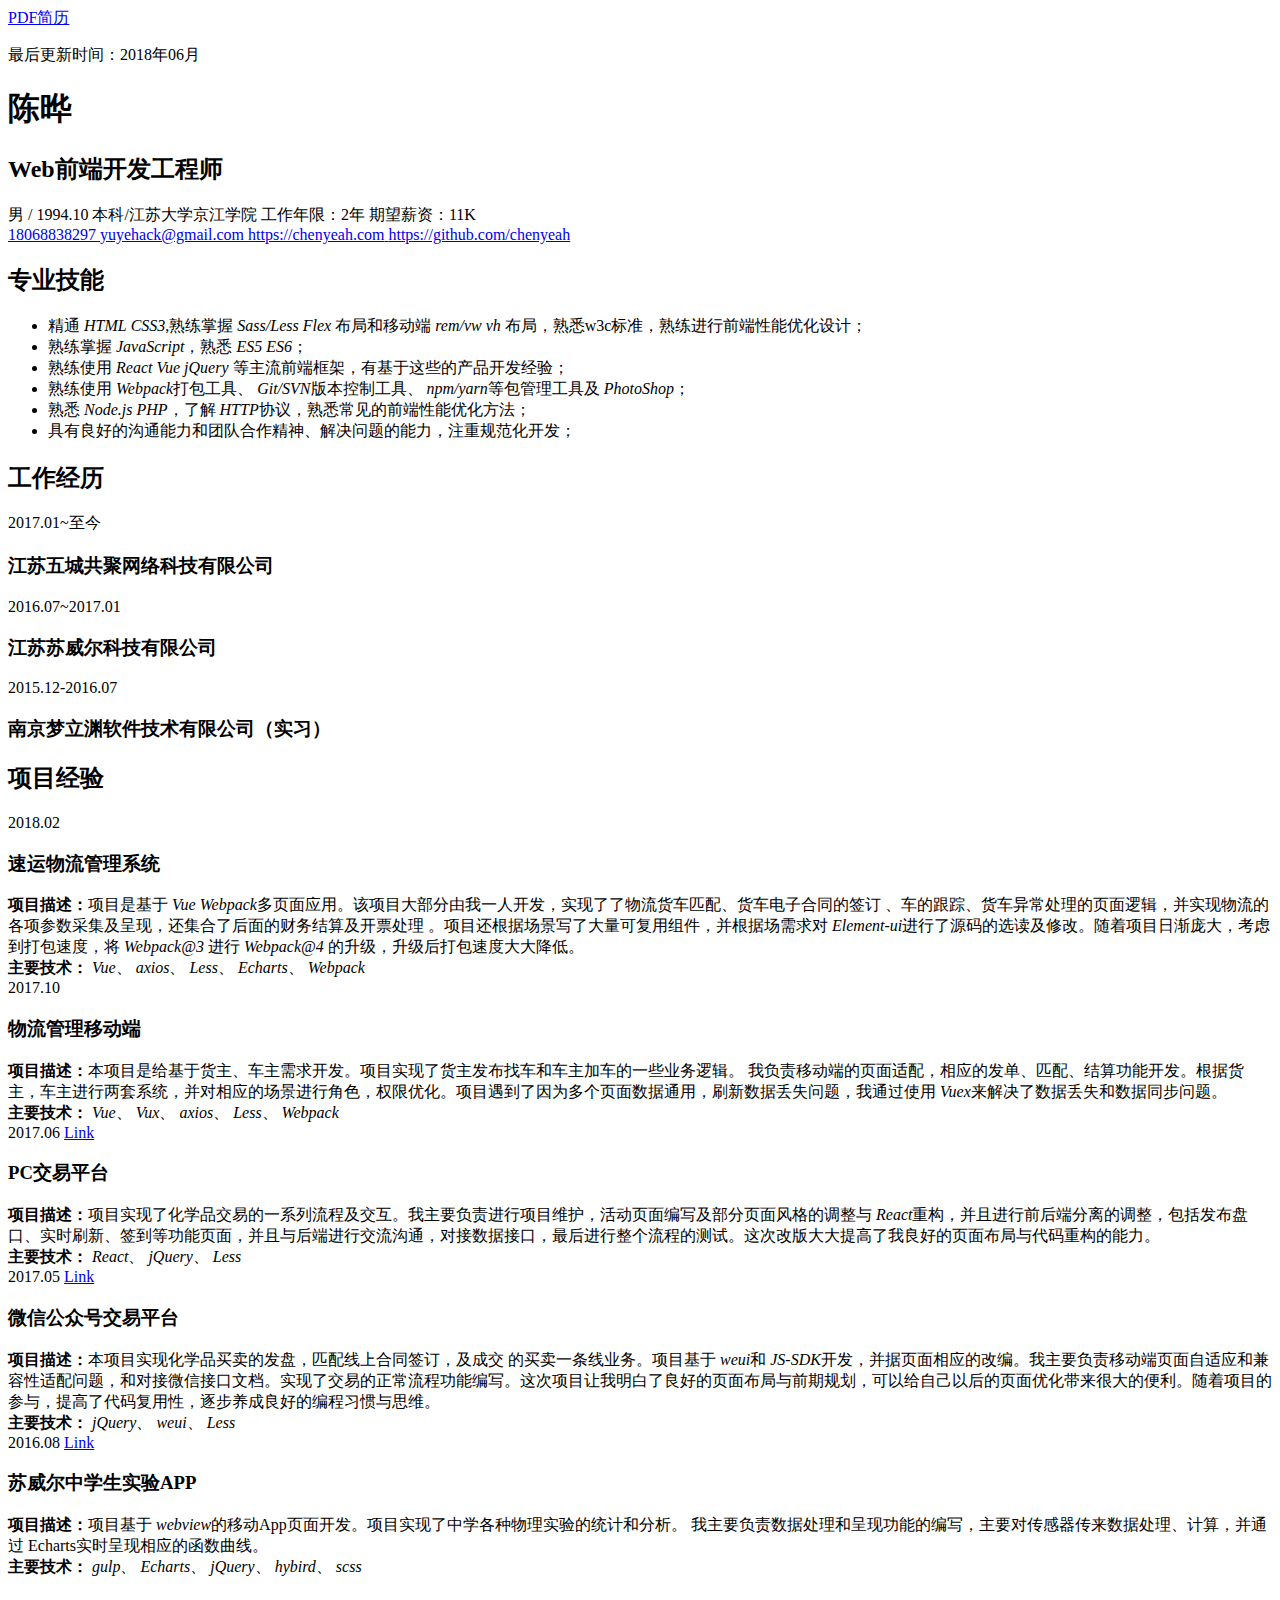
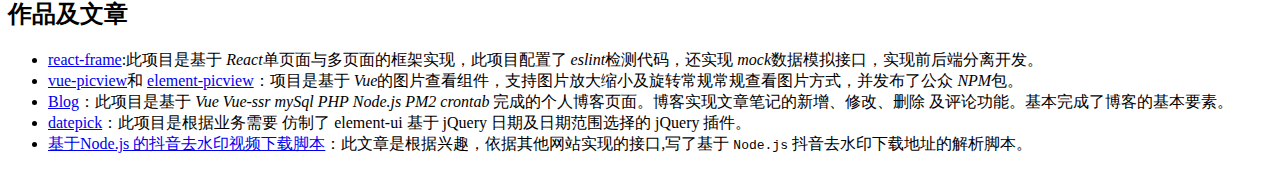
==== commit 941eb024: "new" ====
--- a/index.html
+++ b/index.html
@@ -3,21 +3,54 @@
 
 <head>
     <meta charset=utf-8>
-    <meta http-equiv=X-UA-Compatible content="IE=edge">
-    <meta name=viewport content="width=device-width,initial-scale=1">
+    <meta name="renderer" content="webkit">
+    <meta http-equiv="X-UA-Compatible" content="IE=edge,chrome=1">
+    <meta name="viewport" content="width=device-width, initial-scale=1.0">
     <link rel="shortcut icon" type="image/ico" href="favicon.ico">
     <meta name="format-detection" content="telephone=no" />
     <meta name="format-detection" content="email=no" />
     <title>简历 | 陈晔</title>
-    <link href="css/style.css" rel="stylesheet">
+    <link href="css/index.css" rel="stylesheet">
 </head>
 
 <body>
     <!--[if IE]><p class="kill-ie">微软都放弃了IE，为啥你却还不放弃？</p><![endif]-->
-    <a class=pdf href=resume.pdf><i class="iconfont icon-pdf"></i> PDF简历</a>
+    <a class=pdf href=resume.pdf>
+        <i class="iconfont icon-pdf"></i> PDF简历</a>
     <p class=last-modified>最后更新时间：2018年06月</p>
     <div class=content>
         <div class=content-bd>
+            <header class="content-hd">
+                <section class="title">
+                    <h1 class="name">陈晔</h1>
+                    <h2 class="job">Web前端开发工程师</h2>
+                </section>
+
+                <div class=info>
+                    <span>男 / 1994.10</span>
+                    <span>本科/江苏大学京江学院</span>
+                    <span>工作年限：2年</span>
+                    <span3>期望薪资：11K</span>
+                </div>
+                <div class=contact>
+                    <a href=tel:18068838297 target=_blank>
+                        <i class="iconfont icon-phone"></i>
+                        <span class=contact-link>18068838297</span>
+                    </a>
+                    <a href=mailto:yuyehack@gmail.com target=_blank>
+                        <i class="iconfont icon-email"></i>
+                        <span class=contact-link>yuyehack@gmail.com</span>
+                    </a>
+                    <a href="https://chenyeah.com" target=_blank>
+                        <i class="iconfont icon-homepage"></i>
+                        <span class=contact-link>https://chenyeah.com</span>
+                    </a>
+                    <a href=https://github.com/chenyeah target=_blank>
+                        <i class="iconfont icon-github"></i>
+                        <span class=contact-link>https://github.com/chenyeah</span>
+                    </a>
+                </div>
+            </header>
             <div class=content-left>
                 <section class=skill>
                     <header class=section-hd>
@@ -27,44 +60,76 @@
                     </header>
                     <div class=section-bd>
                         <ul class=section-list>
+                            <li class="section-content">精通
+                                <em>HTML</em>
+                                <em>CSS3</em>,熟练掌握
+                                <em>Sass/Less</em>
+                                <em>Flex</em> 布局和移动端
+                                <em>rem/vw vh</em> 布局，熟悉w3c标准，熟练进行前端性能优化设计；</li>
+
+                            <li class="section-content">熟练掌握
+                                <em>JavaScript</em>，熟悉
+                                <em>ES5</em>
+                                <em>ES6</em>；
+                            </li>
 
                             <li class="section-content">熟练使用
-                                <em>HTML</em> 、
-                                <em>CSS/CSS3</em> 、
-                                <em>Sass/Less</em> ,熟系
-                                <em>Flex</em> 布局和移动端
-                                <em>rem/vw vh</em> 布局，熟悉w3c标准，对HTML语义化有一定的了解。熟练运用浏览器兼容技术，熟练进行前端性能优化设计。</li>
-
+                                <em>React</em>
+                                <em>Vue</em>
+                                <em>jQuery</em>
+                                等主流前端框架，有基于这些的产品开发经验；
+                            </li>
                             <li class="section-content">熟练使用
-                                <em>ES5</em>，和
-                                <em>Promise、Async/Await</em> 等
-                                <em>ES6 语法</em>
-                            </li>
-
+                                <em>Webpack</em>打包工具、
+                                <em>Git/SVN</em>版本控制工具、
+                                <em>npm/yarn</em>等包管理工具及
+                                <em>PhotoShop</em>；
+                            </li>
                             <li class="section-content">熟悉
-                                <em>Vue全家桶</em>，熟悉
-                                <em>Nuxt.js</em>服务端渲染，对
-                                <em>React</em>有一定的了解和使用</li>
-
-                            <li class="section-content">熟悉
-                                <em>Webpack</em>打包工具，熟悉
-                                <em>webpack</em>配置并能进行适当的修改，能熟练的使用
-                                <em>Git/SVN</em>版本控制工具，
-                                <em>npm/yarn</em>等包管理工具</li>
-
-                            <li class="section-content">参与过开源项目的翻译并贡献过少量代码，发布过自己的
-                                <em>npm</em>包</li>
-
-                            <li class="section-content">了解
-                                <em>Node.js</em>开发,自己的博客就是基于
-                                <em>Node.js</em>运行，并运用
-                                <em>Pm2</em> 进行进程保护</li>
-
-                            <li class="section-content">能熟练阅读使用
-                                <em>API</em>文档，使用
-                                <em>JS-SDK</em>开发过微信公众号页面，了解
-                                <em>HTTP</em>协议，熟悉常见的前端性能优化方法</li>
+                                <em>Node.js</em>
+                                <em>PHP</em>，了解
+                                <em>HTTP</em>协议，熟悉常见的前端性能优化方法；
+                            </li>
+                            <li>
+                                具有良好的沟通能力和团队合作精神、解决问题的能力，注重规范化开发；
+                            </li>
                         </ul>
+                    </div>
+                </section>
+                <section class=experience>
+                    <header class=section-hd>
+                        <span class=section-title-l></span>
+                        <h2 class=section-title>工作经历</h2>
+                        <span class=section-title-r></span>
+                    </header>
+                    <div class=section-bd>
+                        <div class=item>
+                            <header class=item-hd>
+                                <span class=item-time>2017.01~至今</span>
+                                <!-- <a class="btn item-more" href= target=_blank>Link</a> -->
+                                <h3 class=item-name>江苏五城共聚网络科技有限公司
+                                </h3>
+                            </header>
+
+                        </div>
+                        <div class=item>
+                            <header class=item-hd>
+                                <span class=item-time>2016.07~2017.01</span>
+                                <!-- <a class="btn item-more" href= target=_blank>Link</a> -->
+                                <h3 class=item-name>江苏苏威尔科技有限公司
+                                </h3>
+                            </header>
+
+                        </div>
+                        <div class=item>
+                            <header class=item-hd>
+                                <span class=item-time>2015.12-2016.07</span>
+                                <!-- <a class="btn item-more" href= target=_blank>Link</a> -->
+                                <h3 class=item-name>南京梦立渊软件技术有限公司（实习）
+                                </h3>
+                            </header>
+
+                        </div>
                     </div>
                 </section>
                 <section class=project>
@@ -76,203 +141,174 @@
                     <div class=section-bd>
                         <div class=item>
                             <header class=item-hd>
-                                <span class=item-time>2017.02</span>
-                                <a class="btn item-more" href=http://bookbox.toadw.cn target=_blank>Link</a>
-                                <h3 class=item-name>图书盒子Pro·微信小程序
+                                <span class=item-time>2018.02</span>
+                                <!-- <a class="btn item-more" href= target=_blank>Link</a> -->
+                                <h3 class=item-name>速运物流管理系统
                                 </h3>
                             </header>
                             <div class=item-bd>
-                                <p class=section-content>
-                                    <strong>产品设计</strong>
-                                    <strong>界面设计</strong>
-                                    <strong>前端开发</strong>
-                                    该项目基于微信小程序
-                                    <em>MINA框架</em>的
-                                    <em>WXML</em>、
-                                    <em>WXSS</em>，视图层采用
-                                    <em>Flex弹性布局</em>，逻辑层采用模块化的开发，项目使用了开放的图书馆数据接口，后端采用
-                                    <em>LeanCloud后端云</em>进行云端数据存储，极大方便了同学查询馆藏图书及借阅情况，上线
-                                    <em>2周</em>用户近
-                                    <em>1000人</em>，Github获得近
-                                    <em>50个Star</em>。
-                                </p>
-                            </div>
-                        </div>
-                        <div class=item>
-                            <header class=item-hd>
-                                <span class=item-time>2016.12</span>
-                                <a class="btn item-more" href=http://think.ucoon.cn target=_blank>Link</a>
-                                <h3 class=item-name>思客拓客·创业想法交流平台</h3>
-                            </header>
-                            <div class=item-bd>
-                                <p class=section-content>
-                                    <strong>界面设计</strong>
-                                    <strong>前端开发</strong>
-                                    该项目为移动端产品，利用了
-                                    <em>HTML5</em>、
-                                    <em>CSS3</em>、
-                                    <em>Sass</em>、
-                                    <em>Iconfont</em>、
-                                    <em>rem自适应</em>等技术来丰富展示前端界面， 使用
-                                    <em>BaiduTemplate</em>做为模板引擎进行数据逻辑处理，通过
-                                    <em>Ajax</em>与后端进行数据交互，实现了大量的前后端分离，以及复杂的业务逻辑。
-                                </p>
-                            </div>
-                        </div>
-                        <div class=item>
-                            <header class=item-hd>
-                                <span class=item-time>2016.09</span>
-                                <a class="btn item-more" href=http://www.ucoon.cn target=_blank>Link</a>
-                                <h3 class=item-name>有空·时间售卖与技能交易平台</h3>
-                            </header>
-                            <div class=item-bd>
-                                <p class=section-content>
-                                    <strong>界面设计</strong>
-                                    <strong>前端开发</strong>
-                                    该平台是基于微信公众号的移动端Web应用，采用了
-                                    <em>Vue.js</em>做为
-                                    <em>MVVM框架</em>，实现了部分数据的前后端分离。产品上线后不断的维护与重构，优化用户体验及性能。
-                                </p>
-                            </div>
-                        </div>
-                        <div class=item>
-                            <header class=item-hd>
-                                <span class=item-time>2016.04</span>
-                                <a class="btn item-more" href=http://toadw.cn/baiduIFE-task/ target=_blank>Link</a>
-                                <h3 class=item-name>百度前端技术学院任务 · 前端练习</h3>
-                            </header>
-                            <div class=item-bd>
-                                <p class=section-content>
-                                    通过百度前端技术学院的任务制度，较为系统的学习了Web前端相关的基础知识，通过任务实践，制作
-                                    <em>demo</em>，并将代码托管在
-                                    <em>Github</em>上，使用
-                                    <em>Github Pages
-                                    </em>进行demo展示。
-                                </p>
+                                <div class=section-content>
+
+                                    <div>
+                                        <b>项目描述：</b>项目是基于
+                                        <em>Vue</em>
+                                        <em>Webpack</em>多页面应用。该项目大部分由我一人开发，实现了了物流货车匹配、货车电子合同的签订 、车的跟踪、货车异常处理的页面逻辑，并实现物流的各项参数采集及呈现，还集合了后面的财务结算及开票处理
+                                        。项目还根据场景写了大量可复用组件，并根据场需求对
+                                        <em>Element-ui</em>进行了源码的选读及修改。随着项目日渐庞大，考虑到打包速度，将
+                                        <em>Webpack@3</em>
+                                        进行
+                                        <em>Webpack@4</em> 的升级，升级后打包速度大大降低。
+                                    </div>
+                                    <div>
+                                        <b>主要技术：</b>
+                                        <em>Vue</em>、
+                                        <em>axios</em>、
+                                        <em>Less</em>、
+                                        <em>Echarts</em>、
+                                        <em>Webpack</em>
+                                    </div>
+                                </div>
+                            </div>
+                        </div>
+                        <div class=item>
+                            <header class=item-hd>
+                                <span class=item-time>2017.10</span>
+                                <!-- <a class="btn item-more" href= target=_blank>Link</a> -->
+                                <h3 class=item-name>物流管理移动端</h3>
+                            </header>
+                            <div class=item-bd>
+                                <div class=section-content>
+                                    <div>
+                                        <b>项目描述：</b>本项目是给基于货主、车主需求开发。项目实现了货主发布找车和车主加车的一些业务逻辑。 我负责移动端的页面适配，相应的发单、匹配、结算功能开发。根据货主，车主进行两套系统，并对相应的场景进行角色，权限优化。项目遇到了因为多个页面数据通用，刷新数据丢失问题，我通过使用
+                                        <em>Vuex</em>来解决了数据丢失和数据同步问题。
+                                    </div>
+                                    <div>
+                                        <b>主要技术：</b>
+                                        <em>Vue</em>、
+                                        <em>Vux</em>、
+                                        <em>axios</em>、
+                                        <em>Less</em>、
+                                        <em>Webpack</em>
+                                    </div>
+                                </div>
+
+                            </div>
+                        </div>
+                        <div class=item>
+                            <header class=item-hd>
+                                <span class=item-time>2017.06</span>
+                                <a class="btn item-more" href=http://www.di5cheng.com target=_blank>Link</a>
+                                <h3 class=item-name>PC交易平台</h3>
+                            </header>
+                            <div class=item-bd>
+                                <div class=section-content>
+                                    <div>
+                                        <b>项目描述：</b>项目实现了化学品交易的一系列流程及交互。我主要负责进行项目维护，活动页面编写及部分页面风格的调整与
+                                        <em>React</em>重构，并且进行前后端分离的调整，包括发布盘口、实时刷新、签到等功能页面，并且与后端进行交流沟通，对接数据接口，最后进行整个流程的测试。这次改版大大提高了我良好的页面布局与代码重构的能力。
+                                    </div>
+                                    <div>
+                                        <b>主要技术：</b>
+                                        <em>React</em>、
+                                        <em>jQuery</em>、
+                                        <em>Less</em>
+                                    </div>
+                                </div>
+                            </div>
+                        </div>
+                        <div class=item>
+                            <header class=item-hd>
+                                <span class=item-time>2017.05</span>
+                                <a class="btn item-more" href=http://m.di5cheng.com target=_blank>Link</a>
+                                <h3 class=item-name>微信公众号交易平台</h3>
+                            </header>
+                            <div class=item-bd>
+                                <div class=section-content>
+                                    <div>
+                                        <b>项目描述：</b>本项目实现化学品买卖的发盘，匹配线上合同签订，及成交 的买卖一条线业务。项目基于
+                                        <em>weui</em>和
+                                        <em>JS-SDK</em>开发，并据页面相应的改编。我主要负责移动端页面自适应和兼容性适配问题，和对接微信接口文档。实现了交易的正常流程功能编写。这次项目让我明白了良好的页面布局与前期规划，可以给自己以后的页面优化带来很大的便利。随着项目的参与，提高了代码复用性，逐步养成良好的编程习惯与思维。
+                                    </div>
+                                    <div>
+                                        <b>主要技术：</b>
+                                        <em>jQuery</em>、
+                                        <em>weui</em>、
+                                        <em>Less</em>
+                                    </div>
+                                </div>
+                            </div>
+                        </div>
+                        <div class=item>
+                            <header class=item-hd>
+                                <span class=item-time>2016.08</span>
+                                <a class="btn item-more" href=https://itunes.apple.com/cn/app/id1214199090 target=_blank>Link</a>
+                                <h3 class=item-name>苏威尔中学生实验APP</h3>
+                            </header>
+                            <div class=item-bd>
+                                <div class=section-content>
+                                    <div>
+                                        <b>项目描述：</b>项目基于
+                                        <em>webview</em>的移动App页面开发。项目实现了中学各种物理实验的统计和分析。 我主要负责数据处理和呈现功能的编写，主要对传感器传来数据处理、计算，并通过
+                                        Echarts实时呈现相应的函数曲线。
+                                    </div>
+                                    <div>
+                                        <b>主要技术：</b>
+                                        <em>gulp</em>、
+                                        <em>Echarts</em>、
+                                        <em>jQuery</em>、
+                                        <em>hybird</em>、
+                                        <em>scss</em>
+                                    </div>
+                                </div>
                             </div>
                         </div>
                     </div>
                 </section>
-
-
-
                 <section class=prize>
                     <header class=section-hd>
                         <span class=section-title-l></span>
-                        <h2 class=section-title>个人作品及文章</h2>
+                        <h2 class=section-title>作品及文章</h2>
                         <span class=section-title-r></span>
                     </header>
                     <div class=section-bd>
                         <ul class=section-list>
-
+                            <li class="section-content">
+                                <a target="_blank" href="https://github.com/chenyeah/react-frame">react-frame</a>:此项目是基于
+                                <em>React</em>单页面与多页面的框架实现，此项目配置了
+                                <em>eslint</em>检测代码，还实现
+                                <em>mock</em>数据模拟接口，实现前后端分离开发。
+                            </li>
                             <li class="section-content">
                                 <a target="_blank" href="https://github.com/chenyeah/vue-picview">vue-picview</a>和
-                                <a target="_blank" href="https://github.com/chenyeah/element-picview">element-picview</a>：项目是基于Vue 的图片查看组件，支持图片放大缩小及旋转常规常规查看图片方式，并发布了公众NPM包。
+                                <a target="_blank" href="https://github.com/chenyeah/element-picview">element-picview</a>：项目是基于
+                                <em>Vue</em>的图片查看组件，支持图片放大缩小及旋转常规常规查看图片方式，并发布了公众
+                                <em>NPM</em>包。
                             </li>
 
                             <li class="section-content">
                                 <a target="_blank" href="https://github.com/chenyeah/chenyeah">Blog</a>：此项目是基于
-                                <em>Vue全家桶</em>
+                                <em>Vue</em>
                                 <em>Vue-ssr</em>
                                 <em>mySql</em>
                                 <em>PHP</em>
-                                <em>Node.js</em> 及
-                                <em>PM2</em>进行进程保护 的博客页面，并写了 基于
-                                <em>crontab</em> 的更新部署
-                                <em>shell</em> 脚本，该脚本进行每隔5分钟 检查版本库是否更新，如更新则进行项目更新部署。博客实现文章笔记的新增、修改及删除的功能。也部署了基于 Github 的公共 API
-                                的
-                                <em>gitment</em>的评论功能。基本完成了博客的基本要素。
-                            </li>
-
+                                <em>Node.js</em>
+                                <em>PM2</em>
+                                <em>crontab</em> 完成的个人博客页面。博客实现文章笔记的新增、修改、删除 及评论功能。基本完成了博客的基本要素。
+                            </li>
                             <li class="section-content">
                                 <a target="_blank" href="https://github.com/chenyeah/datepick">datepick</a>：此项目是根据业务需要 仿制了 element-ui 基于 jQuery 日期及日期范围选择的 jQuery 插件。</li>
 
                             <li class="section-content">
-                                    <a target="_blank" href="https://juejin.im/entry/5b07b71b6fb9a07ac363e5eb">基于Node.js 的抖音去水印视频下载脚本</a>：此文章是根据兴趣，依据其他网站实现的接口,写了基于<code data-backticks="3">Node.js</code> 抖音去水印下载地址的解析。文章在掘金和我的博客都可访问。
+                                <a target="_blank" href="https://juejin.im/entry/5b07b71b6fb9a07ac363e5eb">基于Node.js 的抖音去水印视频下载脚本</a>：此文章是根据兴趣，依据其他网站实现的接口,写了基于
+                                <code data-backticks="3">Node.js</code> 抖音去水印下载地址的解析脚本。
                             </li>
                         </ul>
                     </div>
                 </section>
             </div>
-            <header class="content-right content-hd">
-                <section class="title">
-                    <div class="name">
-                        <h1>陈晔</h1>
-                    </div>
-                    <h2 class="job">Web前端开发工程师</h2>
-                </section>
-                <section class=info>
-                    <h2>男 / 1994.10</h2>
-                    <h3>本科/江苏大学京江学院</h3>
-                    <h3>工作年限：2年</h3>
-                    <h3>期望薪资：11K</h3>
-                </section>
-                <section class=contact>
-                    <ul>
-                        <li>
-                            <a href="https://chenyeah.com" target=_blank>
-                                <i class="iconfont icon-homepage"></i>
-                                <span class=contact-link>chenyeah.com</span>
-                            </a>
-                        </li>
-                        <li>
-                            <a href=https://github.com/chenyeah target=_blank>
-                                <i class="iconfont icon-github"></i>
-                                <span class=contact-link>github.com/chenyeah</span>
-
-                            </a>
-                        </li>
-                        <li>
-                            <a href=mailto:yuyehack@gmail.com target=_blank>
-                                <i class="iconfont icon-email"></i>
-                                <span class=contact-link>yuyehack@gmail.com</span>
-
-                            </a>
-                        </li>
-                        <li>
-                            <a href=tel:18068838297 target=_blank>
-                                <i class="iconfont icon-phone"></i>
-                                <span class=contact-link>18068838297</span>
-                            </a>
-                        </li>
-                    </ul>
-                </section>
-                <section class="skill-level">
-                    <h3>HTML</h3>
-                    <div class="item i-html">
-                        <i class="in"></i>
-                        <i class="out"></i>
-                    </div>
-                    <h3>CSS</h3>
-                    <div class="item i-css">
-                        <i class="in"></i>
-                        <i class="out"></i>
-                    </div>
-                    <h3>JavaScript</h3>
-                    <div class="item i-js">
-                        <i class="in"></i>
-                        <i class="out"></i>
-                    </div>
-                    <h3>Sass</h3>
-                    <div class="item i-sass">
-                        <i class="in"></i>
-                        <i class="out"></i>
-                    </div>
-                    <h3>PhotoShop</h3>
-                    <div class="item i-ps">
-                        <i class="in"></i>
-                        <i class="out"></i>
-                    </div>
-                </section>
-
-
-            </header>
+
 
         </div>
-        <footer class=print-footer>
-            <a class=footer-link href=http://resume.toadw.cn target=_blank>
-                <i class="iconfont icon-link"></i> 网页版简历：resume.toadw.cn</a>
-        </footer>
+
     </div>
 </body>
 
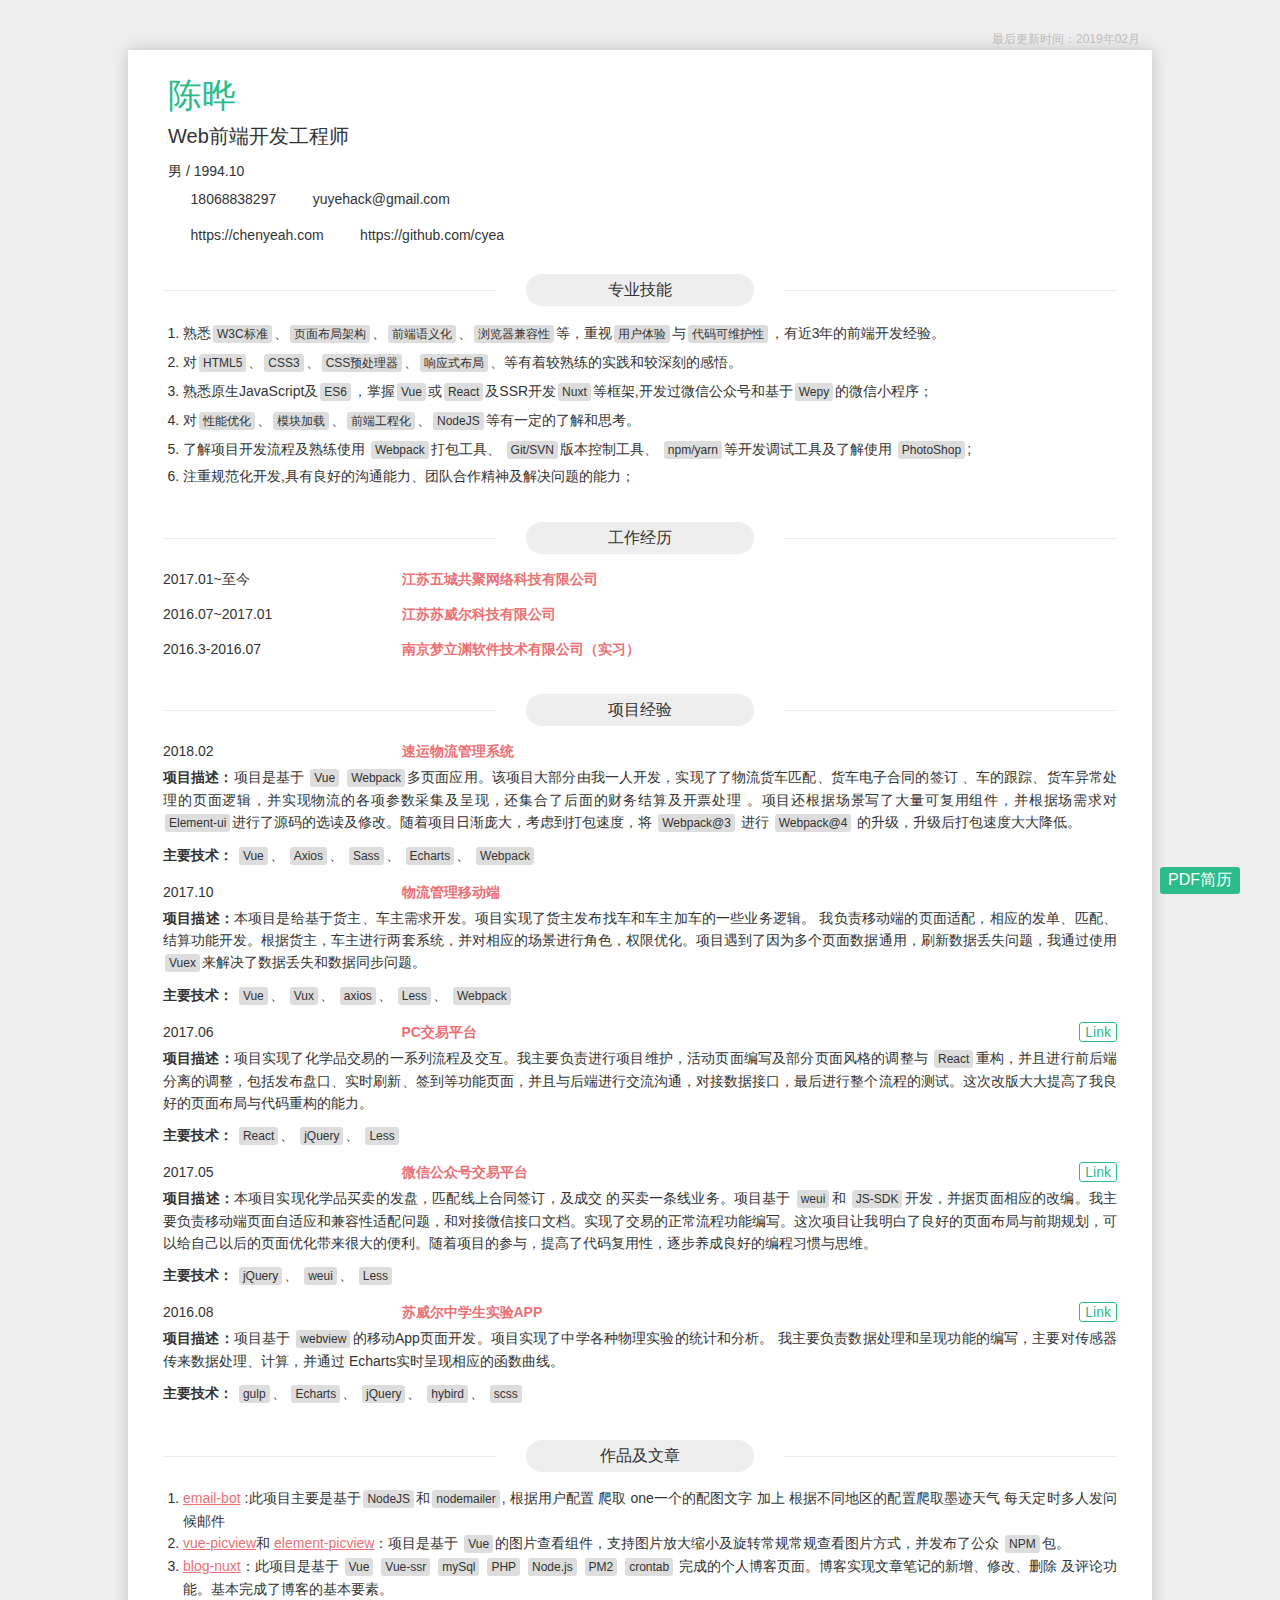
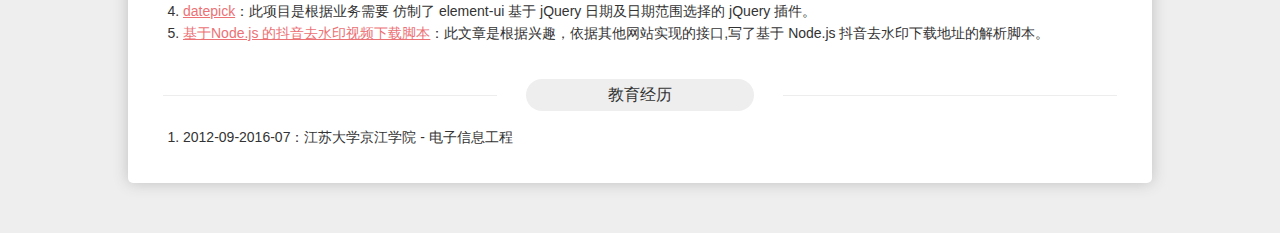
==== commit d1561691: "Revert "add: new"" ====
--- a/index.html
+++ b/index.html
@@ -17,7 +17,7 @@
     <!--[if IE]><p class="kill-ie">微软都放弃了IE，为啥你却还不放弃？</p><![endif]-->
     <a class=pdf href=resume.pdf>
         <i class="iconfont icon-pdf"></i> PDF简历</a>
-    <p class=last-modified>最后更新时间：2018年06月</p>
+    <p class=last-modified>最后更新时间：2019年02月</p>
     <div class=content>
         <div class=content-bd>
             <header class="content-hd">
@@ -28,9 +28,11 @@
 
                 <div class=info>
                     <span>男 / 1994.10</span>
+                    <!--
                     <span>本科/江苏大学京江学院</span>
                     <span>工作年限：2年</span>
-                    <span3>期望薪资：11K</span>
+                    <span3>期望薪资：12K</span> 
+                    -->
                 </div>
                 <div class=contact>
                     <a href=tel:18068838297 target=_blank>
@@ -41,13 +43,14 @@
                         <i class="iconfont icon-email"></i>
                         <span class=contact-link>yuyehack@gmail.com</span>
                     </a>
+                    <br/>
                     <a href="https://chenyeah.com" target=_blank>
                         <i class="iconfont icon-homepage"></i>
                         <span class=contact-link>https://chenyeah.com</span>
                     </a>
-                    <a href=https://github.com/chenyeah target=_blank>
+                    <a href=https://github.com/cyea target=_blank>
                         <i class="iconfont icon-github"></i>
-                        <span class=contact-link>https://github.com/chenyeah</span>
+                        <span class=contact-link>https://github.com/cyea</span>
                     </a>
                 </div>
             </header>
@@ -60,38 +63,28 @@
                     </header>
                     <div class=section-bd>
                         <ul class=section-list>
-                            <li class="section-content">精通
-                                <em>HTML</em>
-                                <em>CSS3</em>,熟练掌握
-                                <em>Sass/Less</em>
-                                <em>Flex</em> 布局和移动端
-                                <em>rem/vw vh</em> 布局，熟悉w3c标准，熟练进行前端性能优化设计；</li>
-
-                            <li class="section-content">熟练掌握
-                                <em>JavaScript</em>，熟悉
-                                <em>ES5</em>
-                                <em>ES6</em>；
-                            </li>
-
-                            <li class="section-content">熟练使用
-                                <em>React</em>
-                                <em>Vue</em>
-                                <em>jQuery</em>
-                                等主流前端框架，有基于这些的产品开发经验；
-                            </li>
-                            <li class="section-content">熟练使用
+                            <li class="section-content">
+                            熟悉<em>W3C标准</em>、<em>页面布局架构</em>、<em>前端语义化</em>、<em>浏览器兼容性</em>等，重视<em>用户体验</em>与<em>代码可维护性</em>，有近3年的前端开发经验。
+                            </li>
+                            <li class="section-content">
+                                对<em>HTML5</em>、<em>CSS3</em>、<em>CSS预处理器</em>、<em>响应式布局</em>、等有着较熟练的实践和较深刻的感悟。
+                            </li>
+                            <li class="section-content">
+                                熟悉原生JavaScript及<em>ES6</em>，掌握<em>Vue</em>或<em>React</em>及SSR开发<em>Nuxt</em>等框架,开发过微信公众号和基于<em>Wepy</em>的微信小程序；
+                            </li>
+                            <li class="section-content">
+                                对<em>性能优化</em>、<em>模块加载</em>、<em>前端工程化</em>、<em>NodeJS</em>等有一定的了解和思考。
+                            </li>
+
+                            <li class="section-content">
+                                了解项目开发流程及熟练使用
                                 <em>Webpack</em>打包工具、
                                 <em>Git/SVN</em>版本控制工具、
-                                <em>npm/yarn</em>等包管理工具及
-                                <em>PhotoShop</em>；
-                            </li>
-                            <li class="section-content">熟悉
-                                <em>Node.js</em>
-                                <em>PHP</em>，了解
-                                <em>HTTP</em>协议，熟悉常见的前端性能优化方法；
+                                <em>npm/yarn</em>等开发调试工具及了解使用
+                                <em>PhotoShop</em>;
                             </li>
                             <li>
-                                具有良好的沟通能力和团队合作精神、解决问题的能力，注重规范化开发；
+                                注重规范化开发,具有良好的沟通能力、团队合作精神及解决问题的能力；
                             </li>
                         </ul>
                     </div>
@@ -123,7 +116,7 @@
                         </div>
                         <div class=item>
                             <header class=item-hd>
-                                <span class=item-time>2015.12-2016.07</span>
+                                <span class=item-time>2016.3-2016.07</span>
                                 <!-- <a class="btn item-more" href= target=_blank>Link</a> -->
                                 <h3 class=item-name>南京梦立渊软件技术有限公司（实习）
                                 </h3>
@@ -162,8 +155,8 @@
                                     <div>
                                         <b>主要技术：</b>
                                         <em>Vue</em>、
-                                        <em>axios</em>、
-                                        <em>Less</em>、
+                                        <em>Axios</em>、
+                                        <em>Sass</em>、
                                         <em>Echarts</em>、
                                         <em>Webpack</em>
                                     </div>
@@ -272,20 +265,18 @@
                     <div class=section-bd>
                         <ul class=section-list>
                             <li class="section-content">
-                                <a target="_blank" href="https://github.com/chenyeah/react-frame">react-frame</a>:此项目是基于
-                                <em>React</em>单页面与多页面的框架实现，此项目配置了
-                                <em>eslint</em>检测代码，还实现
-                                <em>mock</em>数据模拟接口，实现前后端分离开发。
-                            </li>
-                            <li class="section-content">
-                                <a target="_blank" href="https://github.com/chenyeah/vue-picview">vue-picview</a>和
-                                <a target="_blank" href="https://github.com/chenyeah/element-picview">element-picview</a>：项目是基于
+                                <a target="_blank" href="https://github.com/cyea/email-bot">email-bot</a>
+                                :此项目主要是基于<em>NodeJS</em>和<em>nodemailer</em>, 根据用户配置 爬取 one一个的配图文字 加上 根据不同地区的配置爬取墨迹天气 每天定时多人发问候邮件
+                            </li>
+                            <li class="section-content">
+                                <a target="_blank" href="https://github.com/cyea/vue-picview">vue-picview</a>和
+                                <a target="_blank" href="https://github.com/cyea/element-picview">element-picview</a>：项目是基于
                                 <em>Vue</em>的图片查看组件，支持图片放大缩小及旋转常规常规查看图片方式，并发布了公众
                                 <em>NPM</em>包。
                             </li>
 
                             <li class="section-content">
-                                <a target="_blank" href="https://github.com/chenyeah/chenyeah">Blog</a>：此项目是基于
+                                <a target="_blank" href="https://github.com/cyea/blog-chenyeah">blog-nuxt</a>：此项目是基于
                                 <em>Vue</em>
                                 <em>Vue-ssr</em>
                                 <em>mySql</em>
@@ -295,7 +286,7 @@
                                 <em>crontab</em> 完成的个人博客页面。博客实现文章笔记的新增、修改、删除 及评论功能。基本完成了博客的基本要素。
                             </li>
                             <li class="section-content">
-                                <a target="_blank" href="https://github.com/chenyeah/datepick">datepick</a>：此项目是根据业务需要 仿制了 element-ui 基于 jQuery 日期及日期范围选择的 jQuery 插件。</li>
+                                <a target="_blank" href="https://github.com/cyea/datepick">datepick</a>：此项目是根据业务需要 仿制了 element-ui 基于 jQuery 日期及日期范围选择的 jQuery 插件。</li>
 
                             <li class="section-content">
                                 <a target="_blank" href="https://juejin.im/entry/5b07b71b6fb9a07ac363e5eb">基于Node.js 的抖音去水印视频下载脚本</a>：此文章是根据兴趣，依据其他网站实现的接口,写了基于
@@ -304,6 +295,21 @@
                         </ul>
                     </div>
                 </section>
+                <section class=prize>
+                        <header class=section-hd>
+                            <span class=section-title-l></span>
+                            <h2 class=section-title>教育经历</h2>
+                            <span class=section-title-r></span>
+                        </header>
+                        <div class=section-bd>
+                            <ul class=section-list>
+                                <li class="section-content">
+                                    2012-09-2016-07：江苏大学京江学院 - 电子信息工程
+                                </li>
+                                
+                            </ul>
+                        </div>
+                    </section>
             </div>
 
 
@@ -312,4 +318,4 @@
     </div>
 </body>
 
-</html>+</html>
--- a/css/index.css
+++ b/css/index.css
@@ -0,0 +1,451 @@
+html,
+body,
+div,
+span,
+applet,
+object,
+iframe,
+h1,
+h2,
+h3,
+h4,
+h5,
+h6,
+p,
+blockquote,
+pre,
+a,
+abbr,
+acronym,
+address,
+big,
+cite,
+code,
+del,
+dfn,
+em,
+img,
+ins,
+kbd,
+q,
+s,
+samp,
+small,
+strike,
+strong,
+sub,
+sup,
+tt,
+var,
+b,
+u,
+i,
+center,
+dl,
+dt,
+dd,
+ol,
+ul,
+li,
+fieldset,
+form,
+label,
+legend,
+table,
+caption,
+tbody,
+tfoot,
+thead,
+tr,
+th,
+td,
+article,
+aside,
+canvas,
+details,
+embed,
+figure,
+figcaption,
+footer,
+header,
+hgroup,
+menu,
+nav,
+output,
+ruby,
+section,
+summary,
+time,
+mark,
+audio,
+video {
+  margin: 0;
+  padding: 0;
+  border: 0;
+  font: inherit;
+  font-size: 100%;
+  vertical-align: baseline;
+}
+html {
+  line-height: 1;
+}
+table {
+  border-collapse: collapse;
+  border-spacing: 0;
+}
+caption,
+th,
+td {
+  text-align: left;
+  font-weight: normal;
+  vertical-align: middle;
+}
+q,
+blockquote {
+  quotes: none;
+}
+q:before,
+q:after {
+  content: "";
+  content: none;
+}
+blockquote:before,
+blockquote:after {
+  content: "";
+  content: none;
+}
+a {
+  text-decoration: none;
+  color: #ec7175;
+}
+a img {
+  border: none;
+}
+article,
+aside,
+details,
+figcaption,
+figure,
+footer,
+header,
+hgroup,
+main,
+menu,
+nav,
+section,
+summary {
+  display: block;
+}
+* {
+  box-sizing: border-box;
+}
+@font-face {
+  font-family: "iconfont";
+  src: url("../src/iconfont.ttf") format("truetype");
+  /* chrome, firefox, opera, Safari, Android, iOS 4.2+*/
+}
+.iconfont {
+  color: #2bbc8a;
+  font-family: "iconfont" !important;
+  font-size: 24px;
+  font-style: normal;
+  -webkit-font-smoothing: antialiased;
+  -moz-osx-font-smoothing: grayscale;
+  vertical-align: middle;
+}
+.icon-phone:before {
+  content: "\e622";
+}
+.icon-github:before {
+  content: "\e69f";
+}
+.icon-link:before {
+  content: "\e609";
+}
+.icon-homepage:before {
+  content: "\e615";
+}
+.icon-email:before {
+  content: "\e63b";
+}
+.icon-dot:before {
+  content: "\e600";
+}
+body {
+  color: #333;
+  font-size: 14px;
+  line-height: 1.5;
+  font-family: "Helvetica Neue", Helvetica, Arial, "Microsoft YaHei", sans-serif;
+  -webkit-font-smoothing: antialiased;
+  -webkit-text-size-adjust: none;
+  background-color: #eee;
+  overflow: auto;
+}
+.pdf {
+  display: inline-block;
+  position: fixed;
+  z-index: 10;
+  bottom: 6px;
+  left: 50%;
+  margin-left: 520px;
+  padding: 0 8px;
+  border-radius: 3px;
+  color: #fff;
+  font-size: 16px;
+  line-height: 26px;
+  background-color: #2bbc8a;
+}
+.last-modified {
+  position: absolute;
+  top: 30px;
+  left: 50%;
+  width: 1000px;
+  color: #bbb;
+  margin-left: -500px;
+  font-size: 12px;
+  text-align: right;
+}
+.content {
+  position: relative;
+  width: 1024px;
+  margin: 50px auto;
+  -moz-border-radius: 5px;
+  -webkit-border-radius: 5px;
+  border-radius: 5px;
+  -moz-box-shadow: 0 0 15px #c0c0c0;
+  -webkit-box-shadow: 0 0 15px #c0c0c0;
+  box-shadow: 0 0 15px #c0c0c0;
+  background-color: #fff;
+}
+.content-hd {
+  width: 100%;
+  height: inherit;
+  background-color: #fff;
+  padding: 20px 40px 0 40px;
+}
+.content-hd .title {
+  width: 100%;
+  font-size: 34px;
+  font-weight: 300;
+  padding: 0;
+}
+.content-hd .title .name {
+  font-size: 34px;
+  color: #2bbc8a;
+}
+.content-hd .title .job {
+  font-size: 20px;
+}
+.content-hd .info {
+  margin-top: 10px;
+}
+.content-hd .info span {
+  display: inline-block;
+  margin-right: 10px;
+}
+.content-hd .contact a {
+  display: inline-block;
+  margin-right: 10px;
+  color: #333;
+}
+.content-bd {
+  display: flex;
+  min-height: 200px;
+  flex-flow: row wrap;
+  overflow: hidden;
+}
+.content-bd .content-left {
+  flex: 1 100%;
+  order: 2;
+  padding: 0 20px 20px 20px;
+}
+.content-bd .content-right {
+  box-sizing: border-box;
+  flex: 1 100%;
+  order: 1;
+  background: #fff;
+}
+.content-bd section {
+  overflow: hidden;
+  padding: 10px 15px;
+}
+.content-bd .section-hd {
+  position: relative;
+  height: 32px;
+  margin: 10px auto 5px;
+  overflow: hidden;
+}
+.content-bd .section-bd {
+  overflow: hidden;
+}
+.content-bd .section-title-l,
+.content-bd .section-title-r {
+  position: absolute;
+  top: 50%;
+  display: inline-block;
+  width: 35%;
+  height: 0;
+  vertical-align: middle;
+  border-top: 1px solid #ededed;
+}
+.content-bd .section-title-l {
+  left: 0;
+}
+.content-bd .section-title-r {
+  right: 0;
+}
+.content-bd .section-title {
+  position: relative;
+  z-index: 1;
+  width: 24%;
+  min-width: 100px;
+  margin: 0 auto;
+  padding: 4px 10px;
+  -moz-border-radius: 32px;
+  -webkit-border-radius: 32px;
+  border-radius: 32px;
+  font-size: 16px;
+  text-align: center;
+  background-color: #eee;
+}
+.content-bd .section-list {
+  padding: 10px 0 5px 20px;
+  list-style-type: dec;
+}
+.content-bd .item-hd {
+  position: relative;
+  padding: 10px 0 5px;
+  line-height: 20px;
+  overflow: hidden;
+  font-weight: 500;
+}
+.content-bd .item-hd .iconfont {
+  color: #2bbc8a;
+}
+.content-bd .item-hd .item-time {
+  display: inline-block;
+  float: left;
+  width: 25%;
+}
+.content-bd .item-hd .item-more {
+  float: right;
+  margin-left: 5px;
+}
+.content-bd .item-hd .item-name {
+  display: inline-block;
+  float: left;
+  color: #ec7175;
+  font-weight: bold;
+}
+.content-bd .item-hd .btn {
+  display: inline-block;
+  padding: 0 5px;
+  border: 1px solid #2bbc8a;
+  border-radius: 3px;
+  color: #2bbc8a;
+  font-family: Menlo, "Helvetica Neue", Helvetica, Arial, "Microsoft YaHei",
+    sans-serif;
+  font-size: 14px;
+  line-height: 18px;
+  text-align: center;
+}
+.content-bd .item-bd {
+  margin-bottom: 5px;
+}
+.content-bd .section-content {
+  text-align: justify;
+  word-break: break-all;
+  line-height: 22px;
+}
+.content-bd .section-content > div:last-child {
+  margin-top: 10px;
+}
+.content-bd .section-content .iconfont {
+  color: #2bbc8a;
+}
+.content-bd .section-content a {
+  text-decoration: underline;
+}
+.content-bd .section-content em {
+  display: inline-block;
+  font-family: Menlo, "Helvetica Neue", Helvetica, Arial, "Microsoft YaHei",
+    sans-serif;
+  font-size: 12px;
+  line-height: 14px;
+  /* border: 1px solid #d1d1d1; */
+  -moz-border-radius: 3px;
+  -webkit-border-radius: 3px;
+  border-radius: 3px;
+  margin: 2px;
+  padding: 2px 4px;
+  background-color: #ddd;
+  /* color: #c1788b; */
+}
+.content-bd .section-content strong {
+  font-family: "Helvetica Neue", Helvetica, Arial, "Microsoft YaHei", sans-serif;
+  font-size: 12px;
+  line-height: 14px;
+  border: 1px solid #f3f3f3;
+  -moz-border-radius: 3px;
+  -webkit-border-radius: 3px;
+  border-radius: 3px;
+  font-weight: 500;
+  color: #444;
+  margin: 2px;
+  padding: 0 3px;
+  background-color: #f6f6f6;
+}
+.content-bd .section-content b {
+  font-weight: bold;
+}
+.content-bd .skill .section-content {
+  margin-bottom: 5px;
+  line-height: 24px;
+}
+.content-bd .skill strong {
+  display: inline;
+  line-height: 18px;
+}
+.content-bd .practice .item-time {
+  width: 32%;
+}
+.content-bd .prize .item-hd {
+  padding: 12px 0 0;
+}
+.content-bd .prize .item-time {
+  width: 15%;
+}
+@media screen and (max-width: 720px) {
+  .pdf,
+  .last-modified {
+    display: none;
+  }
+  .content {
+    position: inherit;
+    width: 100%;
+    margin: 0;
+  }
+  .content .content-left {
+    width: 100%;
+    padding: 0;
+  }
+}
+@media print {
+  @page {
+    margin: 20px 0;
+  }
+  body {
+    background-color: #fff;
+  }
+  .content {
+    width: 970px;
+    height: 1365px;
+    margin: 0 auto;
+    -moz-border-radius: 0;
+    -webkit-border-radius: 0;
+    border-radius: 0;
+    padding: 0;
+    background: #fff;
+    box-shadow: none;
+  }
+}
